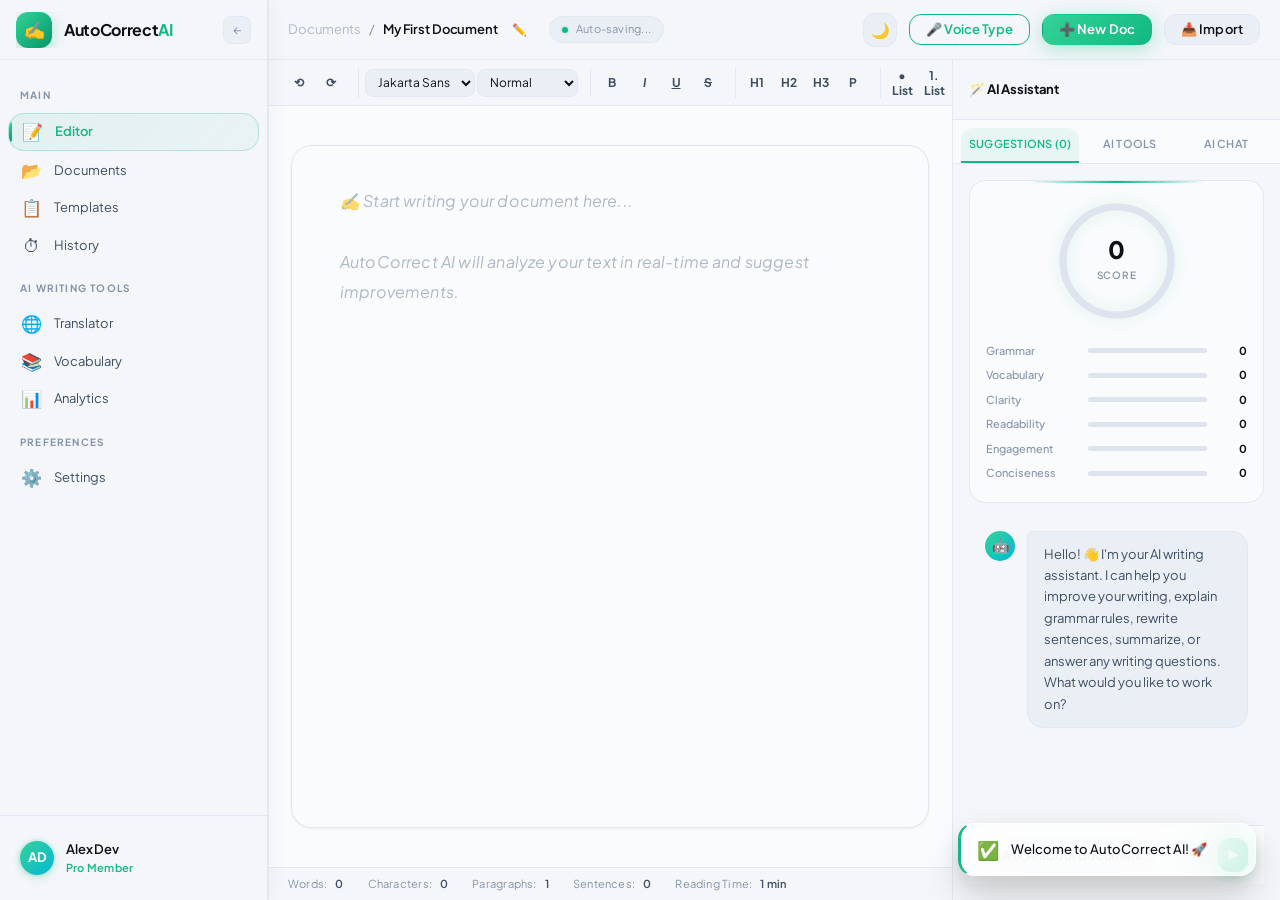
==== autocorrect-ai/editor.html @ edd3dde0 "feat: add editor dashboard and landing page structure with AI writing tools" ====
<!DOCTYPE html>
<html lang="en" data-theme="dark">
<head>
  <meta charset="UTF-8">
  <meta name="viewport" content="width=device-width, initial-scale=1.0">
  <meta name="description" content="AutoCorrect AI Editor Dashboard — Professional writing assistant with real-time grammar checks, style improvements, and tone adjustments.">
  <title>Editor Dashboard — AutoCorrect AI</title>
  <link rel="icon" type="image/svg+xml" href="favicon.svg">
  <link rel="stylesheet" href="css/variables.css">
  <link rel="stylesheet" href="css/base.css">
  <link rel="stylesheet" href="css/components.css">
  <link rel="stylesheet" href="css/editor.css">
</head>
<body>

  <!-- Toast Container -->
  <div id="toast-container"></div>

  <div class="app-shell">
    <!-- ==========================================
         Sidebar Navigation
         ========================================== -->
    <aside class="sidebar" id="main-sidebar">
      <div class="sidebar-header">
        <a href="index.html" class="sidebar-logo">
          <div class="sidebar-logo-icon">✍</div>
          <span class="sidebar-logo-text">AutoCorrect<span style="color:var(--primary)">AI</span></span>
        </a>
        <button class="sidebar-toggle" id="sidebar-toggle-btn" title="Toggle Sidebar">←</button>
      </div>

      <nav class="sidebar-nav">
        <div class="sidebar-section-label">Main</div>
        
        <a href="#" class="sidebar-nav-item active" data-view="editor">
          <span class="nav-item-icon">📝</span>
          <span class="nav-item-text">Editor</span>
        </a>
        
        <a href="#" class="sidebar-nav-item" data-view="documents">
          <span class="nav-item-icon">📂</span>
          <span class="nav-item-text">Documents</span>
        </a>

        <a href="#" class="sidebar-nav-item" data-view="templates">
          <span class="nav-item-icon">📋</span>
          <span class="nav-item-text">Templates</span>
        </a>

        <a href="#" class="sidebar-nav-item" data-view="history">
          <span class="nav-item-icon">⏱</span>
          <span class="nav-item-text">History</span>
        </a>

        <div class="sidebar-section-label">AI Writing Tools</div>

        <a href="#" class="sidebar-nav-item" data-view="translator">
          <span class="nav-item-icon">🌐</span>
          <span class="nav-item-text">Translator</span>
        </a>

        <a href="#" class="sidebar-nav-item" data-view="vocabulary">
          <span class="nav-item-icon">📚</span>
          <span class="nav-item-text">Vocabulary</span>
        </a>

        <a href="#" class="sidebar-nav-item" data-view="analytics">
          <span class="nav-item-icon">📊</span>
          <span class="nav-item-text">Analytics</span>
        </a>

        <div class="sidebar-section-label">Preferences</div>

        <a href="#" class="sidebar-nav-item" data-view="settings">
          <span class="nav-item-icon">⚙️</span>
          <span class="nav-item-text">Settings</span>
        </a>

      </nav>

      <div class="sidebar-footer">
        <div class="user-profile">
          <div class="user-avatar">AD</div>
          <div class="user-info">
            <div class="user-name">Alex Dev</div>
            <div class="user-plan">Pro Member</div>
          </div>
        </div>
      </div>
    </aside>

    <!-- ==========================================
         Main Content Area
         ========================================== -->
    <main class="main-content">
      
      <!-- Top Bar -->
      <header class="topbar">
        <div class="topbar-left">
          <button class="btn btn-secondary btn-icon-sm hide-desktop" id="mobile-menu-btn" title="Open Menu">☰</button>
          
          <div class="doc-breadcrumb">
            <span>Documents</span>
            <span>/</span>
            <span class="doc-name" id="doc-name" title="Click to rename">My First Document</span>
            <button class="btn btn-ghost btn-icon-sm" id="rename-doc-btn" title="Rename Document">✏️</button>
          </div>

          <div class="autosave-indicator" id="autosave-indicator">
            <span class="autosave-dot"></span>
            Auto-saving...
          </div>
        </div>

        <div class="topbar-right">
          <button class="theme-toggle" title="Toggle Theme">🌙</button>
          
          <!-- Voice Typing Trigger -->
          <button class="btn btn-outline btn-sm" id="voice-btn" title="Start voice dictation">
            🎤 Voice Type
          </button>

          <!-- Export Dropdown -->
          <div class="dropdown">
            <button class="btn btn-primary btn-sm" id="new-doc-btn">➕ New Doc</button>
          </div>

          <button class="btn btn-secondary btn-sm" onclick="document.getElementById('import-file').click()">
            📥 Import
          </button>
          <input type="file" id="import-file" style="display: none;" accept=".txt,.html,.md">
        </div>
      </header>

      <!-- VIEW: Editor Panel -->
      <div id="view-editor" class="view-panel editor-workspace">
        <div class="editor-main">
          
          <!-- Editing Toolbar -->
          <div class="editor-toolbar">
            <div class="toolbar-group">
              <button class="toolbar-btn" id="tb-undo" title="Undo (Ctrl+Z)">⟲</button>
              <button class="toolbar-btn" id="tb-redo" title="Redo (Ctrl+Y)">⟳</button>
            </div>

            <div class="toolbar-group">
              <select class="toolbar-select" id="tb-font-family" title="Font Family">
                <option value="var(--font-sans)">Jakarta Sans</option>
                <option value="Inter">Inter</option>
                <option value="Georgia">Georgia</option>
                <option value="Courier New">Monospace</option>
              </select>

              <select class="toolbar-select" id="tb-font-size" title="Font Size">
                <option value="3">Small</option>
                <option value="4" selected>Normal</option>
                <option value="5">Large</option>
                <option value="6">Extra Large</option>
              </select>
            </div>

            <div class="toolbar-group">
              <button class="toolbar-btn" id="tb-bold" title="Bold (Ctrl+B)"><b>B</b></button>
              <button class="toolbar-btn" id="tb-italic" title="Italic (Ctrl+I)"><i>I</i></button>
              <button class="toolbar-btn" id="tb-underline" title="Underline (Ctrl+U)"><u>U</u></button>
              <button class="toolbar-btn" id="tb-strike" title="Strikethrough"><s>S</s></button>
            </div>

            <div class="toolbar-group">
              <button class="toolbar-btn" id="tb-h1" title="Heading 1">H1</button>
              <button class="toolbar-btn" id="tb-h2" title="Heading 2">H2</button>
              <button class="toolbar-btn" id="tb-h3" title="Heading 3">H3</button>
              <button class="toolbar-btn" id="tb-p" title="Paragraph">P</button>
            </div>

            <div class="toolbar-group">
              <button class="toolbar-btn" id="tb-ul" title="Bullet List">• List</button>
              <button class="toolbar-btn" id="tb-ol" title="Numbered List">1. List</button>
              <button class="toolbar-btn" id="tb-quote" title="Blockquote">“</button>
            </div>

            <div class="toolbar-group">
              <button class="toolbar-btn" id="tb-left" title="Align Left">Align L</button>
              <button class="toolbar-btn" id="tb-center" title="Align Center">Align C</button>
              <button class="toolbar-btn" id="tb-right" title="Align Right">Align R</button>
            </div>

            <div class="toolbar-group">
              <button class="toolbar-btn" id="tb-link" title="Insert Link">🔗</button>
              <input type="color" id="tb-color" class="toolbar-btn" title="Text Color" style="padding:0;width:30px;height:30px;border:none;background:none;cursor:pointer">
              <button class="toolbar-btn" id="tb-clear" title="Clear Formatting">🧹</button>
            </div>
          </div>

          <!-- Paper Canvas -->
          <div class="editor-area">
            <div class="editor-paper">
              <div 
                class="editor-content" 
                id="editor-content" 
                contenteditable="true" 
                spellcheck="false"
              ></div>
            </div>
          </div>

          <!-- Word counts & stats -->
          <div class="editor-stats-bar">
            <div class="stat-item">Words: <span class="stat-value" id="stat-words">0</span></div>
            <div class="stat-item">Characters: <span class="stat-value" id="stat-chars">0</span></div>
            <div class="stat-item">Paragraphs: <span class="stat-value" id="stat-paragraphs">0</span></div>
            <div class="stat-item">Sentences: <span class="stat-value" id="stat-sentences">0</span></div>
            <div class="stat-item">Reading Time: <span class="stat-value" id="stat-reading">1 min</span></div>
          </div>
        </div>

        <!-- ==========================================
             Right Side Panel (AI Assistance)
             ========================================== -->
        <aside class="ai-panel" id="ai-panel">
          <div class="ai-panel-header">
            <span class="ai-panel-title">🪄 AI Assistant</span>
          </div>

          <!-- Tabs -->
          <div class="panel-tabs">
            <div class="panel-tab active" data-panel="suggestions">Suggestions (<span id="error-count">0</span>)</div>
            <div class="panel-tab" data-panel="rewrite">AI Tools</div>
            <div class="panel-tab" data-panel="chat">AI Chat</div>
          </div>

          <div class="panel-content">
            
            <!-- SECTION: Suggestions -->
            <div class="panel-section active" id="panel-suggestions">
              <!-- Score circular ring -->
              <div class="writing-score-card">
                <div class="score-ring">
                  <svg width="120" height="120">
                    <circle class="score-ring-track" cx="60" cy="60" r="54"></circle>
                    <circle class="score-ring-fill" id="score-ring-fill" cx="60" cy="60" r="54" style="stroke-dasharray: 339.292; stroke-dashoffset: 339.292;"></circle>
                  </svg>
                  <div class="score-ring-value">
                    <span class="score-ring-number" id="score-number">0</span>
                    <span class="score-ring-label">Score</span>
                  </div>
                </div>

                <div class="score-breakdown">
                  <div class="score-row">
                    <span class="score-row-label">Grammar</span>
                    <div class="progress-bar score-row-bar"><div class="progress-fill" id="score-grammar-bar" style="width:0%"></div></div>
                    <span class="score-row-value" id="score-grammar-num">0</span>
                  </div>
                  <div class="score-row">
                    <span class="score-row-label">Vocabulary</span>
                    <div class="progress-bar score-row-bar"><div class="progress-fill" id="score-vocabulary-bar" style="width:0%"></div></div>
                    <span class="score-row-value" id="score-vocabulary-num">0</span>
                  </div>
                  <div class="score-row">
                    <span class="score-row-label">Clarity</span>
                    <div class="progress-bar score-row-bar"><div class="progress-fill" id="score-clarity-bar" style="width:0%"></div></div>
                    <span class="score-row-value" id="score-clarity-num">0</span>
                  </div>
                  <div class="score-row">
                    <span class="score-row-label">Readability</span>
                    <div class="progress-bar score-row-bar"><div class="progress-fill" id="score-readability-bar" style="width:0%"></div></div>
                    <span class="score-row-value" id="score-readability-num">0</span>
                  </div>
                  <div class="score-row">
                    <span class="score-row-label">Engagement</span>
                    <div class="progress-bar score-row-bar"><div class="progress-fill" id="score-engagement-bar" style="width:0%"></div></div>
                    <span class="score-row-value" id="score-engagement-num">0</span>
                  </div>
                  <div class="score-row">
                    <span class="score-row-label">Conciseness</span>
                    <div class="progress-bar score-row-bar"><div class="progress-fill" id="score-conciseness-bar" style="width:0%"></div></div>
                    <span class="score-row-value" id="score-conciseness-num">0</span>
                  </div>
                </div>
              </div>

              <!-- corrections-list hidden — required by JS -->
              <div id="corrections-list" style="display:none"></div>
            </div>

            <!-- SECTION: AI Tools -->
            <div class="panel-section" id="panel-rewrite">
              <!-- Rewriter Card -->
              <div class="ai-tool-section">
                <div class="ai-tool-title">⚡ Tone Adjuster</div>
                <div class="tone-chips" style="margin-bottom:12px">
                  <span class="chip tone-chip active" data-tone="professional">Professional</span>
                  <span class="chip tone-chip" data-tone="academic">Academic</span>
                  <span class="chip tone-chip" data-tone="friendly">Friendly</span>
                  <span class="chip tone-chip" data-tone="formal">Formal</span>
                  <span class="chip tone-chip" data-tone="confident">Confident</span>
                  <span class="chip tone-chip" data-tone="simple">Simple</span>
                </div>
                <button class="btn btn-primary btn-block btn-sm" id="ai-rewrite-btn">Apply Tone Change</button>
              </div>

              <!-- Other options -->
              <div class="ai-tool-section" style="display:flex;flex-direction:column;gap:8px">
                <div class="ai-tool-title">🪄 Smart Assistant</div>
                <div style="display:grid;grid-template-columns:1fr 1fr;gap:8px">
                  <button class="btn btn-secondary btn-sm" id="ai-humanize-btn">Humanize</button>
                  <button class="btn btn-secondary btn-sm" id="ai-summarize-btn">Summarize</button>
                  <button class="btn btn-secondary btn-sm" id="ai-expand-btn">Expand</button>
                  <button class="btn btn-secondary btn-sm" id="ai-shorten-btn">Shorten</button>
                </div>
              </div>

              <!-- Rewrite Preview Area -->
              <div id="rewrite-preview"></div>

              <!-- Real-time Tone detected -->
              <div class="ai-tool-section">
                <div class="ai-tool-title">🎭 Detected Tone</div>
                <div style="display:flex;align-items:center;justify-content:space-between">
                  <span id="tone-primary" class="badge badge-green">Neutral</span>
                  <span id="tone-secondary" style="font-size:12px;color:var(--text-muted)"></span>
                </div>
              </div>

              <!-- AI Detection Card -->
              <div class="ai-tool-section">
                <div class="ai-tool-title">🤖 AI Content Check</div>
                <button class="btn btn-secondary btn-block btn-sm" id="detect-ai-btn">Analyze AI Probability</button>
                <div id="ai-detect-output" style="margin-top:8px"></div>
              </div>

              <!-- AI Content Generator Card -->
              <div class="ai-tool-section">
                <div class="ai-tool-title">✍️ AI Content Generator</div>
                <div style="display:flex;flex-direction:column;gap:8px">
                  <select class="form-select" id="generate-type" style="width:100%">
                    <option value="blog">Blog Post</option>
                    <option value="linkedin">LinkedIn Post</option>
                    <option value="email">Professional Email</option>
                    <option value="essay">Academic Essay</option>
                  </select>
                  <input type="text" class="form-input" id="generate-topic" placeholder="Enter topic or prompt..." style="width:100%">
                  <button class="btn btn-primary btn-block btn-sm" id="generate-btn">Generate Content</button>
                </div>
              </div>
            </div>

            <!-- SECTION: AI Chat Panel -->
            <div class="panel-section" id="panel-chat" style="height:480px;display:flex;flex-direction:column">
              <div class="ai-chat" style="flex:1;display:flex;flex-direction:column;overflow:hidden">
                <div class="chat-messages" id="chat-messages" style="flex:1;overflow-y:auto"></div>
                <div class="chat-input-area">
                  <input type="text" class="chat-input" id="chat-input" placeholder="Ask AI about document...">
                  <button class="btn btn-primary btn-sm btn-icon" id="chat-send">▶</button>
                </div>
              </div>
            </div>

          </div>
        </aside>
      </div>

      <!-- VIEW: Documents Panel -->
      <div id="view-documents" class="view-panel hidden container" style="padding-top:24px">
        <h2 style="margin-bottom:20px">Your Documents</h2>
        <div class="document-list" id="doc-list">
          <p class="text-center text-muted">Loading your files...</p>
        </div>
      </div>

      <!-- VIEW: Templates Panel -->
      <div id="view-templates" class="view-panel hidden container" style="padding-top:24px">
        <h2 style="margin-bottom:12px">Document Templates</h2>
        <p class="text-secondary" style="margin-bottom:24px">Kickstart your writing with one of our AI-optimized layouts.</p>
        
        <div class="templates-grid">
          <div class="template-card" data-template="email_professional">
            <div class="template-icon">📧</div>
            <div class="template-name">Professional Email</div>
            <div class="template-desc">Standard business email template.</div>
          </div>
          <div class="template-card" data-template="email_followup">
            <div class="template-icon">🔄</div>
            <div class="template-name">Follow-up Email</div>
            <div class="template-desc">Polite follow-up for replies.</div>
          </div>
          <div class="template-card" data-template="blog_intro">
            <div class="template-icon">✍️</div>
            <div class="template-name">Blog Introduction</div>
            <div class="template-desc">Catchy hook and intro template.</div>
          </div>
          <div class="template-card" data-template="cover_letter">
            <div class="template-icon">📄</div>
            <div class="template-name">Cover Letter</div>
            <div class="template-desc">Professional application letter.</div>
          </div>
          <div class="template-card" data-template="resume_summary">
            <div class="template-icon">👤</div>
            <div class="template-name">Resume Summary</div>
            <div class="template-desc">ATS-optimized bio & summary.</div>
          </div>
          <div class="template-card" data-template="linkedin_post">
            <div class="template-icon">💼</div>
            <div class="template-name">LinkedIn Post</div>
            <div class="template-desc">High-engagement professional post.</div>
          </div>
          <div class="template-card" data-template="product_description">
            <div class="template-icon">🛍️</div>
            <div class="template-name">Product Description</div>
            <div class="template-desc">Compelling sales copy details.</div>
          </div>
          <div class="template-card" data-template="essay_intro">
            <div class="template-icon">📚</div>
            <div class="template-name">Essay Introduction</div>
            <div class="template-desc">APA/MLA thesis statement format.</div>
          </div>
        </div>
      </div>

      <!-- VIEW: History Audit Log -->
      <div id="view-history" class="view-panel hidden container" style="padding-top:24px">
        <h2 style="margin-bottom:20px">Correction History</h2>
        <div class="document-list" id="history-list">
          <p class="text-center text-muted">No history found.</p>
        </div>
      </div>

      <!-- VIEW: Translator Dashboard -->
      <div id="view-translator" class="view-panel hidden container" style="padding-top:24px">
        <h2 style="margin-bottom:12px">Language Translator</h2>
        <p class="text-secondary" style="margin-bottom:20px">Translate the editor's text to a target language with auto-grammar correction.</p>
        
        <div class="card" style="max-width:500px;margin:0 auto;display:flex;flex-direction:column;gap:12px">
          <div class="form-group">
            <label class="form-label" for="translate-lang">Translate To</label>
            <select class="form-select" id="translate-lang">
              <option value="es" selected>Spanish (Español)</option>
              <option value="fr">French (Français)</option>
              <option value="de">German (Deutsch)</option>
              <option value="it">Italian (Italiano)</option>
              <option value="pt">Portuguese (Português)</option>
              <option value="ja">Japanese (日本語)</option>
              <option value="zh">Chinese (中文)</option>
              <option value="hi">Hindi (हिंदी)</option>
              <option value="ar">Arabic (العربية)</option>
            </select>
          </div>
          <button class="btn btn-primary" id="translate-btn">Translate Editor Text</button>
          <div id="translate-output"></div>
        </div>
      </div>

      <!-- VIEW: Vocabulary Panel -->
      <div id="view-vocabulary" class="view-panel hidden container" style="padding-top:24px">
        <h2 style="margin-bottom:8px">Vocabulary Enhancer</h2>
        <p class="text-secondary" style="margin-bottom:24px">Click a suggested replacement to apply it instantly to your document.</p>
        
        <div class="card" style="max-width:600px;margin:0 auto">
          <div style="font-weight:700;font-size:13px;color:var(--text-muted);text-transform:uppercase;margin-bottom:12px">Suggestions in your text</div>
          <div style="display:flex;flex-direction:column;gap:10px" id="vocab-suggestions">
            <p class="text-muted" style="font-size:13px;text-align:center;padding:12px">Write more words in the editor to see vocabulary suggestions...</p>
          </div>
        </div>
      </div>

      <!-- VIEW: Analytics Panel -->
      <div id="view-analytics" class="view-panel hidden container" style="padding-top:24px">
        <h2 style="margin-bottom:20px">Writing Analytics</h2>
        
        <div class="analytics-grid" style="margin-bottom:24px">
          <div class="analytics-metric-card">
            <div class="analytics-metric-value" id="analytics-words">0</div>
            <div class="analytics-metric-label">Words Checked</div>
            <div class="analytics-metric-change change-up">↑ 12% this week</div>
          </div>
          <div class="analytics-metric-card">
            <div class="analytics-metric-value" id="analytics-fixed">0</div>
            <div class="analytics-metric-label">Mistakes Fixed</div>
            <div class="analytics-metric-change change-up">↑ 4% this week</div>
          </div>
          <div class="analytics-metric-card">
            <div class="analytics-metric-value" id="analytics-score">0</div>
            <div class="analytics-metric-label">Average Score</div>
            <div class="analytics-metric-change change-up">↑ 2.1 pts vs last month</div>
          </div>
          <div class="analytics-metric-card">
            <div class="analytics-metric-value" id="analytics-sessions">0</div>
            <div class="analytics-metric-label">Total Sessions</div>
            <div class="analytics-metric-change change-up">Active status</div>
          </div>
        </div>

        <div style="display:grid;grid-template-columns:1fr 1fr;gap:24px">
          <div class="analytics-chart-card">
            <div style="font-weight:700;font-size:14px;margin-bottom:12px">WEEKLY OUTPUT (WORDS)</div>
            <canvas id="weekly-chart" class="chart-canvas"></canvas>
          </div>
          <div class="analytics-chart-card">
            <div style="font-weight:700;font-size:14px;margin-bottom:12px">SCORE TREND (30 DAYS)</div>
            <canvas id="score-chart" class="chart-canvas"></canvas>
          </div>
        </div>

        <div class="analytics-chart-card" style="margin-top:24px">
          <div style="font-weight:700;font-size:14px;margin-bottom:12px">MISTAKES BY CATEGORY</div>
          <canvas id="errors-chart" class="chart-canvas"></canvas>
        </div>
      </div>

      <!-- VIEW: Settings Panel -->
      <div id="view-settings" class="view-panel hidden container" style="padding-top:24px">
        <h2 style="margin-bottom:20px">Application Settings</h2>
        
        <div class="settings-container" style="max-width:600px;margin:0 auto">
          <div class="settings-section">
            <div class="settings-section-title">✍ Editor Preferences</div>
            
            <div class="settings-row">
              <div class="settings-row-info">
                <div class="settings-row-label">Default Font Size</div>
                <div class="settings-row-desc">Adjust the main text editor font sizing.</div>
              </div>
              <select class="form-select" id="setting-font-size" style="width:120px">
                <option value="14">14px</option>
                <option value="16" selected>16px</option>
                <option value="18">18px</option>
                <option value="20">20px</option>
              </select>
            </div>

            <div class="settings-row">
              <div class="settings-row-info">
                <div class="settings-row-label">Font Family</div>
                <div class="settings-row-desc">Choose your preferred writing typeface.</div>
              </div>
              <select class="form-select" id="setting-font-family" style="width:160px">
                <option value="var(--font-sans)">Plus Jakarta Sans</option>
                <option value="Inter">Inter</option>
                <option value="Georgia">Georgia (Serif)</option>
                <option value="Courier New">Monospace</option>
              </select>
            </div>

            <div class="settings-row">
              <div class="settings-row-info">
                <div class="settings-row-label">Line Spacing</div>
                <div class="settings-row-desc">Configure line-height index: <span id="lh-value" style="font-weight:700">1.8</span></div>
              </div>
              <input type="range" class="range-slider" id="setting-line-height" min="1.4" max="2.4" step="0.1" value="1.8" style="width:120px">
            </div>
          </div>

          <div class="settings-section">
            <div class="settings-section-title">🔍 AI Correction Controls</div>
            
            <div class="settings-row">
              <div class="settings-row-info">
                <div class="settings-row-label">Real-time Spell Checker</div>
                <div class="settings-row-desc">Underline mistakes as you write.</div>
              </div>
              <label class="toggle">
                <input type="checkbox" id="setting-spell-check" checked>
                <div class="toggle-track"></div>
              </label>
            </div>

            <div class="settings-row">
              <div class="settings-row-info">
                <div class="settings-row-label">Autocorrect on Space</div>
                <div class="settings-row-desc">Automatically correct misspelled words when you press spacebar.</div>
              </div>
              <label class="toggle">
                <input type="checkbox" id="setting-auto-correct" checked>
                <div class="toggle-track"></div>
              </label>
            </div>

            <div class="settings-row">
              <div class="settings-row-info">
                <div class="settings-row-label">Grammar Validation</div>
                <div class="settings-row-desc">Validate prepositions, verbs, syntax rules.</div>
              </div>
              <label class="toggle">
                <input type="checkbox" id="setting-grammar-check" checked>
                <div class="toggle-track"></div>
              </label>
            </div>

            <div class="settings-row">
              <div class="settings-row-info">
                <div class="settings-row-label">Style Suggestions</div>
                <div class="settings-row-desc">Detect weak words, passive voice, readability.</div>
              </div>
              <label class="toggle">
                <input type="checkbox" id="setting-style-check" checked>
                <div class="toggle-track"></div>
              </label>
            </div>

            <div class="settings-row">
              <div class="settings-row-info">
                <div class="settings-row-label">Autosave Document</div>
                <div class="settings-row-desc">Automatically save drafts to browser storage every 5 seconds.</div>
              </div>
              <label class="toggle">
                <input type="checkbox" id="setting-auto-save" checked>
                <div class="toggle-track"></div>
              </label>
            </div>
          </div>
        </div>
      </div>

    </main>
  </div>

  <!-- Hidden TTS + Export controls (required by JS bindings) -->
  <div style="display:none">
    <select id="tts-voice-select"></select>
    <input type="range" id="tts-rate" min="0.5" max="2" step="0.1" value="1">
    <input type="range" id="tts-pitch" min="0.5" max="2" step="0.1" value="1">
    <button id="tts-btn"></button>
    <button id="tts-stop"></button>
    <div id="export-txt"></div>
    <div id="export-md"></div>
    <div id="export-html"></div>
    <button id="export-copy"></button>
  </div>
  <script src="js/themes.js"></script>
  <script src="js/storage.js"></script>
  <script src="js/spellcheck.js"></script>
  <script src="js/grammar.js"></script>
  <script src="js/ai-assistant.js"></script>
  <script src="js/analytics.js"></script>
  <script src="js/tts.js"></script>
  <script src="js/editor.js"></script>
</body>
</html>
---- autocorrect-ai/css/variables.css ----
/* ============================================
   AutoCorrect AI — Design Tokens (Enhanced)
   ============================================ */

@import url('https://fonts.googleapis.com/css2?family=Plus+Jakarta+Sans:ital,wght@0,300;0,400;0,500;0,600;0,700;0,800;1,400;1,600&family=Inter:wght@300;400;500;600;700&family=JetBrains+Mono:wght@400;500&display=swap');

:root {
  /* Brand Colors — more vivid, warmer green */
  --primary:          #10B981;
  --primary-dark:     #059669;
  --primary-darker:   #047857;
  --primary-light:    #34D399;
  --primary-lighter:  #6EE7B7;
  --primary-glow:     rgba(16, 185, 129, 0.30);
  --primary-subtle:   rgba(16, 185, 129, 0.08);
  --primary-border:   rgba(16, 185, 129, 0.25);

  /* Accent Palette */
  --accent-purple:    #8B5CF6;
  --accent-purple-light: #A78BFA;
  --accent-blue:      #3B82F6;
  --accent-blue-light: #60A5FA;
  --accent-cyan:      #06B6D4;
  --accent-orange:    #F97316;
  --accent-yellow:    #EAB308;
  --accent-red:       #EF4444;
  --accent-pink:      #EC4899;

  /* Light Mode Surfaces — subtle warm tint */
  --surface-bg:       #FAFBFC;
  --surface-1:        #F4F6F9;
  --surface-2:        #EAEFF5;
  --surface-3:        #DDE4EE;
  --surface-4:        #C8D3E2;
  --surface-overlay:  rgba(250, 251, 252, 0.92);

  /* Light Mode Text */
  --text-primary:     #0D1117;
  --text-secondary:   #3D4E63;
  --text-muted:       #8594A8;
  --text-inverse:     #FFFFFF;

  /* Light Mode Borders */
  --border:           #E1E8F2;
  --border-strong:    #C5D0DF;
  --border-focus:     var(--primary);

  /* Shadows — richer layering */
  --shadow-xs:        0 1px 2px rgba(0,0,0,0.04);
  --shadow-sm:        0 1px 4px rgba(0,0,0,0.07), 0 1px 2px rgba(0,0,0,0.05);
  --shadow-md:        0 4px 12px rgba(0,0,0,0.08), 0 2px 4px rgba(0,0,0,0.06);
  --shadow-lg:        0 12px 24px rgba(0,0,0,0.10), 0 4px 8px rgba(0,0,0,0.06);
  --shadow-xl:        0 24px 40px rgba(0,0,0,0.12), 0 8px 16px rgba(0,0,0,0.06);
  --shadow-2xl:       0 40px 64px rgba(0,0,0,0.16), 0 12px 24px rgba(0,0,0,0.08);
  --shadow-green:     0 8px 30px rgba(16, 185, 129, 0.28);
  --shadow-green-lg:  0 20px 60px rgba(16, 185, 129, 0.38);
  --shadow-inset:     inset 0 1px 3px rgba(0,0,0,0.06);

  /* Glass */
  --glass-bg:         rgba(255, 255, 255, 0.75);
  --glass-border:     rgba(255, 255, 255, 0.65);
  --glass-blur:       blur(24px);
  --glass-shadow:     0 8px 32px rgba(0,0,0,0.08);

  /* Typography */
  --font-sans:        'Plus Jakarta Sans', 'Inter', -apple-system, BlinkMacSystemFont, sans-serif;
  --font-mono:        'JetBrains Mono', 'Fira Code', 'Cascadia Code', monospace;

  --text-xs:          0.75rem;
  --text-sm:          0.8125rem;
  --text-base:        1rem;
  --text-lg:          1.125rem;
  --text-xl:          1.25rem;
  --text-2xl:         1.5rem;
  --text-3xl:         1.875rem;
  --text-4xl:         2.25rem;
  --text-5xl:         3rem;
  --text-6xl:         3.75rem;
  --text-7xl:         4.5rem;

  --font-normal:      400;
  --font-medium:      500;
  --font-semibold:    600;
  --font-bold:        700;
  --font-extrabold:   800;

  --leading-tight:    1.25;
  --leading-snug:     1.375;
  --leading-normal:   1.5;
  --leading-relaxed:  1.65;
  --leading-loose:    2;

  /* Spacing */
  --space-1:   0.25rem;
  --space-2:   0.5rem;
  --space-3:   0.75rem;
  --space-4:   1rem;
  --space-5:   1.25rem;
  --space-6:   1.5rem;
  --space-8:   2rem;
  --space-10:  2.5rem;
  --space-12:  3rem;
  --space-16:  4rem;
  --space-20:  5rem;
  --space-24:  6rem;
  --space-32:  8rem;

  /* Border Radius */
  --radius-sm:    0.375rem;
  --radius-md:    0.5rem;
  --radius-lg:    0.75rem;
  --radius-xl:    1rem;
  --radius-2xl:   1.25rem;
  --radius-3xl:   1.75rem;
  --radius-full:  9999px;

  /* Transitions */
  --transition-fast:   all 0.15s cubic-bezier(0.4, 0, 0.2, 1);
  --transition-base:   all 0.22s cubic-bezier(0.4, 0, 0.2, 1);
  --transition-slow:   all 0.35s cubic-bezier(0.4, 0, 0.2, 1);
  --transition-spring: all 0.4s cubic-bezier(0.34, 1.56, 0.64, 1);

  /* Z-index */
  --z-base:     1;
  --z-dropdown: 100;
  --z-sticky:   200;
  --z-overlay:  300;
  --z-modal:    400;
  --z-toast:    500;

  /* Layout */
  --sidebar-width:       268px;
  --sidebar-collapsed:   72px;
  --header-height:       60px;
  --panel-width:         328px;
  --max-content-width:   1280px;
}

/* Dark Mode — premium deep navy, not pitch black */
[data-theme="dark"] {
  --surface-bg:       #080D18;
  --surface-1:        #0E1525;
  --surface-2:        #162035;
  --surface-3:        #1E2C45;
  --surface-4:        #2C3D5A;
  --surface-overlay:  rgba(8, 13, 24, 0.92);

  --text-primary:     #EDF2FF;
  --text-secondary:   #A8B8D0;
  --text-muted:       #546880;
  --text-inverse:     #0E1525;

  --border:           #1E2C45;
  --border-strong:    #2C3D5A;

  --shadow-xs:        0 1px 2px rgba(0,0,0,0.4);
  --shadow-sm:        0 1px 4px rgba(0,0,0,0.5), 0 1px 2px rgba(0,0,0,0.4);
  --shadow-md:        0 4px 12px rgba(0,0,0,0.5), 0 2px 4px rgba(0,0,0,0.4);
  --shadow-lg:        0 12px 24px rgba(0,0,0,0.55), 0 4px 8px rgba(0,0,0,0.4);
  --shadow-xl:        0 24px 40px rgba(0,0,0,0.6), 0 8px 16px rgba(0,0,0,0.4);
  --shadow-2xl:       0 40px 64px rgba(0,0,0,0.7), 0 12px 24px rgba(0,0,0,0.5);
  --shadow-inset:     inset 0 1px 3px rgba(0,0,0,0.3);

  --glass-bg:         rgba(14, 21, 37, 0.82);
  --glass-border:     rgba(255, 255, 255, 0.07);
  --glass-shadow:     0 8px 32px rgba(0,0,0,0.4);

  --primary-subtle:   rgba(16, 185, 129, 0.10);
  --primary-border:   rgba(16, 185, 129, 0.20);
}
---- autocorrect-ai/css/base.css ----
/* ============================================
   AutoCorrect AI — Base & Reset Styles
   ============================================ */

/* Google Fonts imported in variables.css */

*, *::before, *::after {
  box-sizing: border-box;
  margin: 0;
  padding: 0;
}

html {
  font-size: 16px;
  scroll-behavior: smooth;
  -webkit-text-size-adjust: 100%;
}

body {
  font-family: var(--font-sans);
  font-size: var(--text-base);
  font-weight: var(--font-normal);
  line-height: var(--leading-normal);
  color: var(--text-primary);
  background-color: var(--surface-bg);
  transition: background-color 0.3s ease, color 0.3s ease;
  overflow-x: hidden;
  -webkit-font-smoothing: antialiased;
  -moz-osx-font-smoothing: grayscale;
  text-rendering: optimizeLegibility;
  font-feature-settings: 'kern' 1, 'liga' 1;
}

/* Scrollbar — slim premium style */
::-webkit-scrollbar { width: 5px; height: 5px; }
::-webkit-scrollbar-track { background: transparent; }
::-webkit-scrollbar-thumb {
  background: var(--surface-4);
  border-radius: var(--radius-full);
  transition: background 0.2s ease;
}
::-webkit-scrollbar-thumb:hover { background: var(--text-muted); }
::-webkit-scrollbar-corner { background: transparent; }

/* Selection */
::selection {
  background: rgba(16, 185, 129, 0.18);
  color: var(--primary-darker);
}

[data-theme="dark"] ::selection {
  background: rgba(16, 185, 129, 0.25);
  color: var(--primary-lighter);
}

/* Links */
a {
  color: inherit;
  text-decoration: none;
  transition: var(--transition-fast);
}

/* Buttons reset */
button {
  font-family: inherit;
  cursor: pointer;
  border: none;
  outline: none;
  background: none;
  transition: var(--transition-base);
}

/* Input reset */
input, textarea, select {
  font-family: inherit;
  outline: none;
  border: none;
}

/* Image */
img { display: block; max-width: 100%; }

/* List */
ul, ol { list-style: none; }

/* ============================================
   Utility Classes
   ============================================ */

.container {
  max-width: var(--max-content-width);
  margin: 0 auto;
  padding: 0 var(--space-6);
}

.flex { display: flex; }
.flex-col { display: flex; flex-direction: column; }
.items-center { align-items: center; }
.items-start { align-items: flex-start; }
.justify-center { justify-content: center; }
.justify-between { justify-content: space-between; }
.justify-end { justify-content: flex-end; }
.gap-1 { gap: var(--space-1); }
.gap-2 { gap: var(--space-2); }
.gap-3 { gap: var(--space-3); }
.gap-4 { gap: var(--space-4); }
.gap-6 { gap: var(--space-6); }
.gap-8 { gap: var(--space-8); }

.text-center { text-align: center; }
.text-left { text-align: left; }
.text-right { text-align: right; }

.text-primary-color { color: var(--primary); }
.text-muted { color: var(--text-muted); }
.text-secondary { color: var(--text-secondary); }

.font-medium { font-weight: var(--font-medium); }
.font-semibold { font-weight: var(--font-semibold); }
.font-bold { font-weight: var(--font-bold); }

.w-full { width: 100%; }
.h-full { height: 100%; }
.flex-1 { flex: 1; }

.hidden { display: none !important; }
.sr-only {
  position: absolute; width: 1px; height: 1px;
  padding: 0; margin: -1px; overflow: hidden;
  clip: rect(0,0,0,0); white-space: nowrap; border: 0;
}

.relative { position: relative; }
.absolute { position: absolute; }
.fixed { position: fixed; }
.sticky { position: sticky; }

.overflow-hidden { overflow: hidden; }
.overflow-auto { overflow: auto; }

.pointer { cursor: pointer; }
.select-none { user-select: none; }

/* Gradient text */
.gradient-text {
  background: linear-gradient(135deg, var(--primary-light) 0%, var(--primary) 40%, var(--accent-cyan) 100%);
  -webkit-background-clip: text;
  -webkit-text-fill-color: transparent;
  background-clip: text;
}

.gradient-text-warm {
  background: linear-gradient(135deg, var(--primary-lighter) 0%, var(--primary-light) 50%, var(--accent-blue) 100%);
  -webkit-background-clip: text;
  -webkit-text-fill-color: transparent;
  background-clip: text;
}

/* ============================================
   Animations (Global Keyframes)
   ============================================ */

@keyframes fadeIn {
  from { opacity: 0; }
  to   { opacity: 1; }
}

@keyframes fadeInUp {
  from { opacity: 0; transform: translateY(30px); }
  to   { opacity: 1; transform: translateY(0); }
}

@keyframes fadeInDown {
  from { opacity: 0; transform: translateY(-20px); }
  to   { opacity: 1; transform: translateY(0); }
}

@keyframes fadeInLeft {
  from { opacity: 0; transform: translateX(-30px); }
  to   { opacity: 1; transform: translateX(0); }
}

@keyframes fadeInRight {
  from { opacity: 0; transform: translateX(30px); }
  to   { opacity: 1; transform: translateX(0); }
}

@keyframes scaleIn {
  from { opacity: 0; transform: scale(0.9); }
  to   { opacity: 1; transform: scale(1); }
}

@keyframes slideInRight {
  from { transform: translateX(100%); opacity: 0; }
  to   { transform: translateX(0); opacity: 1; }
}

@keyframes slideInLeft {
  from { transform: translateX(-100%); opacity: 0; }
  to   { transform: translateX(0); opacity: 1; }
}

@keyframes bounceIn {
  0%   { transform: scale(0.3); opacity: 0; }
  50%  { transform: scale(1.05); }
  70%  { transform: scale(0.9); }
  100% { transform: scale(1); opacity: 1; }
}

@keyframes pulse {
  0%, 100% { opacity: 1; }
  50%       { opacity: 0.5; }
}

@keyframes pulseSlow {
  0%, 100% { transform: scale(1); opacity: 0.7; }
  50%       { transform: scale(1.05); opacity: 1; }
}

@keyframes spin {
  from { transform: rotate(0deg); }
  to   { transform: rotate(360deg); }
}

@keyframes shimmer {
  0%   { background-position: -200% center; }
  100% { background-position: 200% center; }
}

@keyframes float {
  0%, 100% { transform: translateY(0px); }
  50%       { transform: translateY(-10px); }
}

@keyframes float2 {
  0%, 100% { transform: translateY(-5px) rotate(2deg); }
  50%       { transform: translateY(5px) rotate(-2deg); }
}

@keyframes typewriter {
  from { width: 0; }
  to   { width: 100%; }
}

@keyframes blink {
  0%, 100% { border-color: var(--primary); }
  50%       { border-color: transparent; }
}

@keyframes marquee {
  from { transform: translateX(0); }
  to   { transform: translateX(-50%); }
}

@keyframes glow {
  0%, 100% { box-shadow: 0 0 20px var(--primary-glow); }
  50%       { box-shadow: 0 0 40px var(--primary-glow), 0 0 80px var(--primary-glow); }
}

@keyframes slideUp {
  from { transform: translateY(10px); opacity: 0; }
  to   { transform: translateY(0); opacity: 1; }
}

@keyframes wiggle {
  0%, 100% { transform: rotate(0); }
  25%       { transform: rotate(-3deg); }
  75%       { transform: rotate(3deg); }
}

@keyframes progressFill {
  from { width: 0; }
  to   { width: var(--progress-width, 100%); }
}

@keyframes countUp {
  from { opacity: 0; transform: translateY(20px); }
  to   { opacity: 1; transform: translateY(0); }
}

@keyframes ripple {
  to { transform: scale(4); opacity: 0; }
}

@keyframes gradientShift {
  0%   { background-position: 0% 50%; }
  50%  { background-position: 100% 50%; }
  100% { background-position: 0% 50%; }
}

/* Animate on scroll classes */
.animate-on-scroll {
  opacity: 0;
  transform: translateY(30px);
  transition: opacity 0.6s ease, transform 0.6s ease;
}

.animate-on-scroll.visible {
  opacity: 1;
  transform: translateY(0);
}

.animate-on-scroll.delay-1 { transition-delay: 0.1s; }
.animate-on-scroll.delay-2 { transition-delay: 0.2s; }
.animate-on-scroll.delay-3 { transition-delay: 0.3s; }
.animate-on-scroll.delay-4 { transition-delay: 0.4s; }
.animate-on-scroll.delay-5 { transition-delay: 0.5s; }
.animate-on-scroll.delay-6 { transition-delay: 0.6s; }

/* ============================================
   Toast Notifications
   ============================================ */
#toast-container {
  position: fixed;
  bottom: var(--space-6);
  right: var(--space-6);
  z-index: var(--z-toast);
  display: flex;
  flex-direction: column;
  gap: var(--space-3);
  pointer-events: none;
}

.toast {
  display: flex;
  align-items: center;
  gap: var(--space-3);
  padding: var(--space-3) var(--space-4);
  background: var(--glass-bg);
  backdrop-filter: var(--glass-blur);
  border: 1px solid var(--glass-border);
  border-left: 3px solid var(--primary);
  border-radius: var(--radius-xl);
  box-shadow: var(--shadow-xl), var(--glass-shadow);
  font-size: var(--text-sm);
  font-weight: var(--font-medium);
  color: var(--text-primary);
  pointer-events: all;
  animation: slideInRight 0.35s cubic-bezier(0.34, 1.56, 0.64, 1) forwards;
  min-width: 280px;
  max-width: 420px;
}

.toast.toast-success { border-left-color: var(--primary); }
.toast.toast-error   { border-left-color: var(--accent-red); }
.toast.toast-warning { border-left-color: var(--accent-yellow); }
.toast.toast-info    { border-left-color: var(--accent-blue); }

.toast-icon { font-size: 18px; flex-shrink: 0; }
.toast-message { flex: 1; line-height: 1.5; }
.toast-close {
  flex-shrink: 0;
  opacity: 0;
  font-size: 14px;
  cursor: pointer;
  padding: 2px 4px;
  border-radius: var(--radius-sm);
  transition: var(--transition-fast);
  color: var(--text-muted);
}
.toast:hover .toast-close { opacity: 1; }
.toast-close:hover {
  opacity: 1;
  background: var(--surface-3);
  color: var(--text-primary);
}

.toast.fade-out {
  animation: slideInRight 0.25s ease reverse forwards;
}

/* ============================================
   Modal Base
   ============================================ */
.modal-overlay {
  position: fixed;
  inset: 0;
  background: rgba(0,0,0,0.6);
  backdrop-filter: blur(8px);
  z-index: var(--z-modal);
  display: flex;
  align-items: center;
  justify-content: center;
  padding: var(--space-4);
  animation: fadeIn 0.2s ease;
}

.modal {
  background: var(--surface-2);
  border: 1px solid var(--border);
  border-radius: var(--radius-2xl);
  box-shadow: var(--shadow-2xl);
  padding: var(--space-8);
  width: 100%;
  max-width: 560px;
  max-height: 90vh;
  overflow-y: auto;
  animation: scaleIn 0.25s cubic-bezier(0.34, 1.56, 0.64, 1);
}

/* ============================================
   Badge
   ============================================ */
.badge {
  display: inline-flex;
  align-items: center;
  gap: var(--space-1);
  padding: var(--space-1) var(--space-3);
  border-radius: var(--radius-full);
  font-size: var(--text-xs);
  font-weight: var(--font-semibold);
  letter-spacing: 0.02em;
  text-transform: uppercase;
}

.badge-green  { background: var(--primary-subtle); color: var(--primary); }
.badge-blue   { background: rgba(59,130,246,0.1); color: var(--accent-blue); }
.badge-purple { background: rgba(139,92,246,0.1); color: var(--accent-purple); }
.badge-red    { background: rgba(239,68,68,0.1);  color: var(--accent-red); }
.badge-yellow { background: rgba(234,179,8,0.1);  color: var(--accent-yellow); }

/* ============================================
   Loading Spinner
   ============================================ */
.spinner {
  width: 20px; height: 20px;
  border: 2px solid var(--surface-3);
  border-top-color: var(--primary);
  border-radius: 50%;
  animation: spin 0.7s linear infinite;
  flex-shrink: 0;
}

.spinner-lg {
  width: 36px; height: 36px;
  border-width: 3px;
}

/* ============================================
   Tooltip
   ============================================ */
[data-tooltip] {
  position: relative;
}

[data-tooltip]::after {
  content: attr(data-tooltip);
  position: absolute;
  bottom: calc(100% + 8px);
  left: 50%;
  transform: translateX(-50%);
  background: var(--text-primary);
  color: var(--text-inverse);
  padding: var(--space-1) var(--space-3);
  border-radius: var(--radius-md);
  font-size: var(--text-xs);
  font-weight: var(--font-medium);
  white-space: nowrap;
  pointer-events: none;
  opacity: 0;
  transition: opacity 0.2s ease;
  z-index: var(--z-dropdown);
}

[data-tooltip]:hover::after { opacity: 1; }

/* ============================================
   Progress Bar
   ============================================ */
.progress-bar {
  height: 6px;
  background: var(--surface-3);
  border-radius: var(--radius-full);
  overflow: hidden;
}

.progress-fill {
  height: 100%;
  border-radius: var(--radius-full);
  background: linear-gradient(90deg, var(--primary), var(--primary-light));
  transition: width 0.8s cubic-bezier(0.4, 0, 0.2, 1);
}

/* ============================================
   Skeleton Loader
   ============================================ */
.skeleton {
  background: linear-gradient(
    90deg,
    var(--surface-2) 25%,
    var(--surface-3) 50%,
    var(--surface-2) 75%
  );
  background-size: 200% 100%;
  animation: shimmer 1.5s infinite;
  border-radius: var(--radius-md);
}

/* Responsive */
@media (max-width: 768px) {
  .container { padding: 0 var(--space-4); }
  .hide-mobile { display: none !important; }
}

@media (min-width: 769px) {
  .hide-desktop { display: none !important; }
}
---- autocorrect-ai/css/components.css ----
/* ============================================
   AutoCorrect AI — Reusable Components (Premium)
   ============================================ */

/* ============================================
   Buttons — Polished with micro-animations
   ============================================ */

.btn {
  display: inline-flex;
  align-items: center;
  justify-content: center;
  gap: var(--space-2);
  padding: var(--space-3) var(--space-5);
  border-radius: var(--radius-lg);
  font-size: var(--text-sm);
  font-weight: var(--font-semibold);
  line-height: 1;
  cursor: pointer;
  border: none;
  outline: none;
  transition: var(--transition-base);
  position: relative;
  overflow: hidden;
  white-space: nowrap;
  user-select: none;
  text-decoration: none;
  letter-spacing: 0.01em;
}

/* Sheen effect on hover */
.btn::before {
  content: '';
  position: absolute;
  top: 0;
  left: -100%;
  width: 60%;
  height: 100%;
  background: linear-gradient(
    90deg,
    transparent,
    rgba(255, 255, 255, 0.15),
    transparent
  );
  transform: skewX(-20deg);
  transition: left 0.5s ease;
  pointer-events: none;
}

.btn:hover::before {
  left: 150%;
}

/* Ripple effect */
.btn-ripple {
  position: absolute;
  border-radius: 50%;
  background: rgba(255,255,255,0.35);
  transform: scale(0);
  animation: ripple 0.55s linear;
  pointer-events: none;
}

/* Primary Button */
.btn-primary {
  background: linear-gradient(135deg, var(--primary-light) 0%, var(--primary) 50%, var(--primary-dark) 100%);
  background-size: 200% 200%;
  color: #ffffff;
  box-shadow: 0 4px 18px var(--primary-glow);
  border: 1px solid transparent;
}

.btn-primary:hover {
  transform: translateY(-2px);
  box-shadow: 0 8px 28px var(--primary-glow);
  background-position: right;
}

.btn-primary:active {
  transform: translateY(0);
  box-shadow: 0 2px 8px var(--primary-glow);
}

/* Secondary Button */
.btn-secondary {
  background: var(--surface-2);
  color: var(--text-primary);
  border: 1px solid var(--border);
}

.btn-secondary:hover {
  background: var(--surface-3);
  border-color: var(--border-strong);
  transform: translateY(-1px);
  box-shadow: var(--shadow-sm);
}

.btn-secondary:active { transform: translateY(0); }

/* Ghost Button */
.btn-ghost {
  background: transparent;
  color: var(--text-secondary);
  border: 1px solid transparent;
}

.btn-ghost:hover {
  background: var(--surface-2);
  color: var(--text-primary);
  border-color: var(--border);
}

/* Outline Button */
.btn-outline {
  background: transparent;
  color: var(--primary);
  border: 1.5px solid var(--primary);
}

.btn-outline:hover {
  background: var(--primary-subtle);
  transform: translateY(-1px);
  box-shadow: 0 0 0 4px var(--primary-subtle);
}

/* Glass Button */
.btn-glass {
  background: var(--glass-bg);
  backdrop-filter: var(--glass-blur);
  border: 1px solid var(--glass-border);
  color: var(--text-primary);
  box-shadow: var(--glass-shadow);
}

.btn-glass:hover {
  background: rgba(255,255,255,0.18);
  transform: translateY(-2px);
}

/* Danger Button */
.btn-danger {
  background: linear-gradient(135deg, #F87171, var(--accent-red));
  color: white;
  box-shadow: 0 4px 14px rgba(239,68,68,0.25);
}

.btn-danger:hover {
  transform: translateY(-1px);
  box-shadow: 0 6px 20px rgba(239,68,68,0.35);
}

/* Button Sizes */
.btn-xs  { padding: 3px var(--space-3); font-size: 11px; border-radius: var(--radius-md); gap: var(--space-1); }
.btn-sm  { padding: var(--space-2) var(--space-4); font-size: var(--text-sm); }
.btn-lg  { padding: var(--space-4) var(--space-8); font-size: var(--text-base); border-radius: var(--radius-xl); }
.btn-xl  { padding: var(--space-5) var(--space-10); font-size: var(--text-lg); border-radius: var(--radius-xl); }
.btn-icon    { padding: var(--space-2); border-radius: var(--radius-lg); aspect-ratio: 1; }
.btn-icon-sm { padding: 5px; border-radius: var(--radius-md); aspect-ratio: 1; font-size: var(--text-xs); }

/* Gradient animated button */
.btn-gradient {
  background: linear-gradient(135deg, var(--primary), var(--primary-dark), var(--accent-cyan), var(--primary));
  background-size: 300% 300%;
  color: white;
  animation: gradientShift 4s ease infinite;
  box-shadow: 0 4px 20px var(--primary-glow);
}

.btn-gradient:hover {
  transform: translateY(-3px);
  box-shadow: var(--shadow-green-lg);
}

/* Loading state */
.btn.loading {
  pointer-events: none;
  opacity: 0.75;
}

.btn.loading::after {
  content: '';
  width: 14px; height: 14px;
  border: 2px solid rgba(255,255,255,0.3);
  border-top-color: white;
  border-radius: 50%;
  animation: spin 0.7s linear infinite;
  margin-left: var(--space-2);
}

/* Full width */
.btn-block { width: 100%; }

/* ============================================
   Cards
   ============================================ */

.card {
  background: var(--surface-1);
  border: 1px solid var(--border);
  border-radius: var(--radius-2xl);
  padding: var(--space-6);
  transition: var(--transition-base);
}

.card-hover:hover {
  transform: translateY(-4px);
  box-shadow: var(--shadow-xl);
  border-color: var(--border-strong);
}

.card-glass {
  background: var(--glass-bg);
  backdrop-filter: var(--glass-blur);
  border: 1px solid var(--glass-border);
  border-radius: var(--radius-2xl);
  box-shadow: var(--glass-shadow);
}

.card-elevated {
  box-shadow: var(--shadow-lg);
}

.card-primary {
  background: linear-gradient(135deg, var(--primary) 0%, var(--primary-dark) 100%);
  color: white;
  border: none;
}

.card-header {
  display: flex;
  align-items: center;
  justify-content: space-between;
  margin-bottom: var(--space-4);
  padding-bottom: var(--space-4);
  border-bottom: 1px solid var(--border);
}

.card-title {
  font-size: var(--text-base);
  font-weight: var(--font-semibold);
  color: var(--text-primary);
  letter-spacing: -0.01em;
}

.card-subtitle {
  font-size: var(--text-sm);
  color: var(--text-muted);
  margin-top: var(--space-1);
}

/* ============================================
   Form Elements — Refined
   ============================================ */

.form-group { display: flex; flex-direction: column; gap: var(--space-2); }

.form-label {
  font-size: var(--text-sm);
  font-weight: var(--font-medium);
  color: var(--text-secondary);
  letter-spacing: 0.01em;
}

.form-input {
  width: 100%;
  padding: var(--space-3) var(--space-4);
  background: var(--surface-2);
  border: 1.5px solid var(--border);
  border-radius: var(--radius-lg);
  font-size: var(--text-sm);
  color: var(--text-primary);
  transition: var(--transition-fast);
  font-family: inherit;
}

.form-input:hover { border-color: var(--border-strong); }

.form-input:focus {
  border-color: var(--primary);
  background: var(--surface-1);
  box-shadow: 0 0 0 3px var(--primary-subtle);
  outline: none;
}

.form-input::placeholder { color: var(--text-muted); }

.form-textarea {
  width: 100%;
  padding: var(--space-3) var(--space-4);
  background: var(--surface-2);
  border: 1.5px solid var(--border);
  border-radius: var(--radius-lg);
  font-size: var(--text-sm);
  color: var(--text-primary);
  resize: vertical;
  min-height: 120px;
  transition: var(--transition-fast);
  font-family: var(--font-sans);
  line-height: var(--leading-relaxed);
}

.form-textarea:hover { border-color: var(--border-strong); }

.form-textarea:focus {
  border-color: var(--primary);
  box-shadow: 0 0 0 3px var(--primary-subtle);
  outline: none;
}

.form-select {
  width: 100%;
  padding: var(--space-3) var(--space-4);
  background: var(--surface-2);
  border: 1.5px solid var(--border);
  border-radius: var(--radius-lg);
  font-size: var(--text-sm);
  color: var(--text-primary);
  cursor: pointer;
  appearance: none;
  background-image: url("data:image/svg+xml,%3csvg xmlns='http://www.w3.org/2000/svg' fill='none' viewBox='0 0 20 20'%3e%3cpath stroke='%236b7280' stroke-linecap='round' stroke-linejoin='round' stroke-width='1.5' d='M6 8l4 4 4-4'/%3e%3c/svg%3e");
  background-position: right 12px center;
  background-repeat: no-repeat;
  background-size: 16px;
  padding-right: 40px;
  transition: var(--transition-fast);
  font-family: inherit;
}

.form-select:hover { border-color: var(--border-strong); }
.form-select:focus {
  border-color: var(--primary);
  box-shadow: 0 0 0 3px var(--primary-subtle);
  outline: none;
}

/* Toggle Switch — Premium look */
.toggle {
  position: relative;
  display: inline-flex;
  align-items: center;
  gap: var(--space-3);
  cursor: pointer;
}

.toggle input { display: none; }

.toggle-track {
  width: 42px; height: 22px;
  background: var(--surface-4);
  border-radius: var(--radius-full);
  transition: background 0.3s ease, box-shadow 0.3s ease;
  flex-shrink: 0;
  position: relative;
}

.toggle input:checked + .toggle-track {
  background: var(--primary);
  box-shadow: 0 0 12px var(--primary-glow);
}

.toggle-track::after {
  content: '';
  position: absolute;
  left: 2px; top: 2px;
  width: 18px; height: 18px;
  background: white;
  border-radius: 50%;
  box-shadow: 0 2px 6px rgba(0,0,0,0.2);
  transition: transform 0.3s cubic-bezier(0.34, 1.56, 0.64, 1);
}

.toggle input:checked + .toggle-track::after {
  transform: translateX(20px);
}

.toggle-label {
  font-size: var(--text-sm);
  font-weight: var(--font-medium);
  color: var(--text-secondary);
}

/* Checkbox */
.checkbox-group {
  display: flex;
  align-items: center;
  gap: var(--space-3);
  cursor: pointer;
}

.checkbox-group input[type="checkbox"] {
  width: 17px; height: 17px;
  accent-color: var(--primary);
  cursor: pointer;
  border-radius: 4px;
}

/* Range Slider */
.range-slider {
  width: 100%;
  height: 4px;
  accent-color: var(--primary);
  cursor: pointer;
}

/* ============================================
   Tabs
   ============================================ */

.tabs {
  display: flex;
  gap: var(--space-1);
  background: var(--surface-2);
  border-radius: var(--radius-xl);
  padding: var(--space-1);
}

.tab-btn {
  flex: 1;
  padding: var(--space-2) var(--space-4);
  border-radius: var(--radius-lg);
  font-size: var(--text-sm);
  font-weight: var(--font-medium);
  color: var(--text-muted);
  transition: var(--transition-base);
  text-align: center;
  cursor: pointer;
  border: none;
  background: none;
  font-family: inherit;
  white-space: nowrap;
}

.tab-btn.active {
  background: var(--surface-bg);
  color: var(--primary);
  box-shadow: var(--shadow-sm);
  font-weight: var(--font-semibold);
}

.tab-btn:hover:not(.active) { color: var(--text-secondary); }

.tab-content { display: none; }
.tab-content.active {
  display: block;
  animation: fadeIn 0.2s ease;
}

/* Underline tabs */
.tabs-underline {
  display: flex;
  gap: var(--space-1);
  border-bottom: 2px solid var(--border);
  background: none;
  padding: 0;
  border-radius: 0;
}

.tabs-underline .tab-btn {
  background: none;
  box-shadow: none;
  border-radius: 0;
  flex: none;
  padding: var(--space-3) var(--space-4);
  border-bottom: 2px solid transparent;
  margin-bottom: -2px;
  color: var(--text-muted);
}

.tabs-underline .tab-btn.active {
  background: none;
  box-shadow: none;
  border-bottom-color: var(--primary);
  color: var(--primary);
}

/* ============================================
   Dropdowns
   ============================================ */

.dropdown { position: relative; display: inline-block; }

.dropdown-menu {
  position: absolute;
  top: calc(100% + 8px);
  left: 0;
  min-width: 200px;
  background: var(--glass-bg);
  backdrop-filter: var(--glass-blur);
  border: 1px solid var(--glass-border);
  border-radius: var(--radius-xl);
  box-shadow: var(--shadow-xl);
  padding: var(--space-2);
  z-index: var(--z-dropdown);
  animation: slideUp 0.2s ease;
}

.dropdown-menu.right { left: auto; right: 0; }

.dropdown-item {
  display: flex;
  align-items: center;
  gap: var(--space-3);
  padding: var(--space-2) var(--space-3);
  border-radius: var(--radius-md);
  font-size: var(--text-sm);
  color: var(--text-secondary);
  cursor: pointer;
  transition: var(--transition-fast);
}

.dropdown-item:hover {
  background: var(--surface-3);
  color: var(--text-primary);
}

.dropdown-divider {
  height: 1px;
  background: var(--border);
  margin: var(--space-2) 0;
}

/* ============================================
   Icon Containers
   ============================================ */

.icon-container {
  display: flex;
  align-items: center;
  justify-content: center;
  width: 48px; height: 48px;
  border-radius: var(--radius-xl);
  flex-shrink: 0;
  transition: var(--transition-spring);
}

.icon-container-sm {
  width: 36px; height: 36px;
  border-radius: var(--radius-lg);
}

.icon-container-lg {
  width: 64px; height: 64px;
  border-radius: var(--radius-2xl);
}

.icon-container:hover { transform: scale(1.1) rotate(-4deg); }

.icon-green  { background: var(--primary-subtle);       color: var(--primary); }
.icon-blue   { background: rgba(59,130,246,0.10);       color: var(--accent-blue); }
.icon-purple { background: rgba(139,92,246,0.10);       color: var(--accent-purple); }
.icon-orange { background: rgba(249,115,22,0.10);       color: var(--accent-orange); }
.icon-cyan   { background: rgba(6,182,212,0.10);        color: var(--accent-cyan); }
.icon-red    { background: rgba(239,68,68,0.10);        color: var(--accent-red); }
.icon-pink   { background: rgba(236,72,153,0.10);       color: var(--accent-pink); }
.icon-yellow { background: rgba(234,179,8,0.10);        color: var(--accent-yellow); }

/* ============================================
   Chip / Tag — Polished
   ============================================ */

.chip {
  display: inline-flex;
  align-items: center;
  gap: var(--space-1);
  padding: 4px var(--space-3);
  background: var(--surface-2);
  border: 1px solid var(--border);
  border-radius: var(--radius-full);
  font-size: 11px;
  font-weight: var(--font-semibold);
  color: var(--text-secondary);
  cursor: pointer;
  transition: var(--transition-fast);
  letter-spacing: 0.01em;
}

.chip:hover {
  background: var(--surface-3);
  border-color: var(--border-strong);
  color: var(--text-primary);
}

.chip.active {
  background: var(--primary-subtle);
  border-color: var(--primary);
  color: var(--primary);
  box-shadow: 0 0 0 3px var(--primary-subtle);
}

/* ============================================
   Divider
   ============================================ */

.divider {
  display: flex;
  align-items: center;
  gap: var(--space-4);
  color: var(--text-muted);
  font-size: var(--text-sm);
}

.divider::before, .divider::after {
  content: '';
  flex: 1;
  height: 1px;
  background: var(--border);
}

/* ============================================
   Alert
   ============================================ */

.alert {
  display: flex;
  gap: var(--space-3);
  padding: var(--space-4);
  border-radius: var(--radius-xl);
  border: 1px solid;
  font-size: var(--text-sm);
  line-height: 1.6;
}

.alert-success { background: rgba(16,185,129,0.06);  border-color: var(--primary);        color: var(--primary-dark); }
.alert-error   { background: rgba(239,68,68,0.06);   border-color: var(--accent-red);     color: #B91C1C; }
.alert-warning { background: rgba(234,179,8,0.06);   border-color: var(--accent-yellow);  color: #854D0E; }
.alert-info    { background: rgba(59,130,246,0.06);  border-color: var(--accent-blue);    color: #1D4ED8; }

[data-theme="dark"] .alert-success { color: var(--primary-light); }
[data-theme="dark"] .alert-error   { color: #FCA5A5; }
[data-theme="dark"] .alert-warning { color: #FDE047; }
[data-theme="dark"] .alert-info    { color: #93C5FD; }

/* ============================================
   Circular Score Ring
   ============================================ */

.score-ring {
  position: relative;
  display: inline-flex;
  align-items: center;
  justify-content: center;
}

.score-ring svg {
  transform: rotate(-90deg);
  filter: drop-shadow(0 0 8px rgba(16,185,129,0.15));
}

.score-ring-track {
  fill: none;
  stroke: var(--surface-3);
  stroke-width: 7;
}

.score-ring-fill {
  fill: none;
  stroke: var(--primary);
  stroke-width: 7;
  stroke-linecap: round;
  transition: stroke-dashoffset 1.5s cubic-bezier(0.4, 0, 0.2, 1), stroke 0.5s ease;
  filter: drop-shadow(0 0 5px var(--primary-glow));
}

.score-ring-value {
  position: absolute;
  text-align: center;
}

.score-ring-number {
  font-size: var(--text-2xl);
  font-weight: var(--font-extrabold);
  color: var(--text-primary);
  display: block;
  line-height: 1;
  letter-spacing: -0.04em;
}

.score-ring-label {
  font-size: 10px;
  color: var(--text-muted);
  font-weight: var(--font-semibold);
  text-transform: uppercase;
  letter-spacing: 0.08em;
}

/* ============================================
   Badge — Refined
   ============================================ */

.badge {
  display: inline-flex;
  align-items: center;
  gap: var(--space-1);
  padding: 3px var(--space-3);
  border-radius: var(--radius-full);
  font-size: 10px;
  font-weight: var(--font-bold);
  letter-spacing: 0.05em;
  text-transform: uppercase;
}

.badge-green  { background: var(--primary-subtle);        color: var(--primary);         border: 1px solid var(--primary-border); }
.badge-blue   { background: rgba(59,130,246,0.08);        color: var(--accent-blue);     border: 1px solid rgba(59,130,246,0.2); }
.badge-purple { background: rgba(139,92,246,0.08);        color: var(--accent-purple);   border: 1px solid rgba(139,92,246,0.2); }
.badge-red    { background: rgba(239,68,68,0.08);         color: var(--accent-red);      border: 1px solid rgba(239,68,68,0.2); }
.badge-yellow { background: rgba(234,179,8,0.08);         color: var(--accent-yellow);   border: 1px solid rgba(234,179,8,0.2); }

/* ============================================
   Progress Bar — Gradient
   ============================================ */

.progress-bar {
  height: 5px;
  background: var(--surface-3);
  border-radius: var(--radius-full);
  overflow: hidden;
}

.progress-fill {
  height: 100%;
  border-radius: var(--radius-full);
  background: linear-gradient(90deg, var(--primary-light), var(--primary));
  transition: width 0.9s cubic-bezier(0.4, 0, 0.2, 1);
  box-shadow: 0 0 8px var(--primary-glow);
}

/* ============================================
   Loading Spinner
   ============================================ */

.spinner {
  width: 20px; height: 20px;
  border: 2px solid var(--surface-3);
  border-top-color: var(--primary);
  border-radius: 50%;
  animation: spin 0.7s linear infinite;
  flex-shrink: 0;
}

.spinner-lg {
  width: 36px; height: 36px;
  border-width: 3px;
}

/* ============================================
   Tooltip — Cleaner
   ============================================ */

[data-tooltip] { position: relative; }

[data-tooltip]::after {
  content: attr(data-tooltip);
  position: absolute;
  bottom: calc(100% + 8px);
  left: 50%;
  transform: translateX(-50%) translateY(4px);
  background: var(--text-primary);
  color: var(--text-inverse);
  padding: 5px var(--space-3);
  border-radius: var(--radius-md);
  font-size: 11px;
  font-weight: var(--font-medium);
  white-space: nowrap;
  pointer-events: none;
  opacity: 0;
  transition: opacity 0.2s ease, transform 0.2s ease;
  z-index: var(--z-dropdown);
  letter-spacing: 0.01em;
}

[data-tooltip]:hover::after {
  opacity: 1;
  transform: translateX(-50%) translateY(0);
}

/* ============================================
   Skeleton Loader
   ============================================ */

.skeleton {
  background: linear-gradient(
    90deg,
    var(--surface-2) 25%,
    var(--surface-3) 50%,
    var(--surface-2) 75%
  );
  background-size: 200% 100%;
  animation: shimmer 1.5s infinite;
  border-radius: var(--radius-md);
}
---- autocorrect-ai/css/editor.css ----
/* ============================================
   AutoCorrect AI — Editor Dashboard (Premium Redesign)
   ============================================ */

/* ============================================
   App Shell
   ============================================ */

.app-shell {
  display: flex;
  height: 100vh;
  overflow: hidden;
  background: var(--surface-bg);
}

/* ============================================
   Sidebar — Glassmorphism + Premium Feel
   ============================================ */

.sidebar {
  width: var(--sidebar-width);
  height: 100vh;
  background: var(--surface-1);
  border-right: 1px solid var(--border);
  display: flex;
  flex-direction: column;
  flex-shrink: 0;
  transition: width 0.3s cubic-bezier(0.4, 0, 0.2, 1);
  position: relative;
  z-index: var(--z-sticky);
  overflow: hidden;
  /* Subtle inner glow on left edge */
  box-shadow: 1px 0 0 var(--border), 4px 0 20px rgba(0,0,0,0.04);
}

[data-theme="dark"] .sidebar {
  box-shadow: 1px 0 0 var(--border), 4px 0 24px rgba(0,0,0,0.3);
}

.sidebar.collapsed {
  width: var(--sidebar-collapsed);
}

/* Sidebar Header */
.sidebar-header {
  display: flex;
  align-items: center;
  justify-content: space-between;
  padding: 0 var(--space-4);
  border-bottom: 1px solid var(--border);
  height: var(--header-height);
  flex-shrink: 0;
  background: var(--surface-1);
}

.sidebar-logo {
  display: flex;
  align-items: center;
  gap: var(--space-3);
  text-decoration: none;
  overflow: hidden;
  white-space: nowrap;
}

.sidebar-logo-icon {
  width: 36px; height: 36px;
  background: linear-gradient(135deg, var(--primary-light) 0%, var(--primary-dark) 100%);
  border-radius: var(--radius-lg);
  display: flex;
  align-items: center;
  justify-content: center;
  color: white;
  font-size: 17px;
  flex-shrink: 0;
  box-shadow: 0 4px 14px var(--primary-glow);
  transition: var(--transition-spring);
}

.sidebar-logo:hover .sidebar-logo-icon {
  transform: rotate(-6deg) scale(1.08);
  box-shadow: 0 6px 22px var(--primary-glow);
}

.sidebar-logo-text {
  font-size: var(--text-base);
  font-weight: var(--font-bold);
  color: var(--text-primary);
  letter-spacing: -0.02em;
  transition: opacity 0.2s ease;
}

.sidebar.collapsed .sidebar-logo-text { opacity: 0; pointer-events: none; }

.sidebar-toggle {
  width: 28px; height: 28px;
  border-radius: var(--radius-md);
  background: var(--surface-2);
  border: 1px solid var(--border);
  display: flex;
  align-items: center;
  justify-content: center;
  cursor: pointer;
  transition: var(--transition-base);
  flex-shrink: 0;
  font-size: 12px;
  color: var(--text-muted);
}

.sidebar-toggle:hover {
  background: var(--surface-3);
  color: var(--text-primary);
  border-color: var(--border-strong);
}

.sidebar.collapsed .sidebar-toggle { margin: 0 auto; }

/* Sidebar Nav */
.sidebar-nav {
  flex: 1;
  overflow-y: auto;
  overflow-x: hidden;
  padding: var(--space-3) var(--space-2);
  display: flex;
  flex-direction: column;
  gap: 2px;
}

.sidebar-nav::-webkit-scrollbar { width: 4px; }
.sidebar-nav::-webkit-scrollbar-thumb { background: var(--surface-3); border-radius: 4px; }

.sidebar-section-label {
  font-size: 10px;
  font-weight: var(--font-bold);
  color: var(--text-muted);
  text-transform: uppercase;
  letter-spacing: 0.12em;
  padding: var(--space-4) var(--space-3) var(--space-2);
  transition: opacity 0.2s ease;
  white-space: nowrap;
}

.sidebar.collapsed .sidebar-section-label { opacity: 0; }

.sidebar-nav-item {
  display: flex;
  align-items: center;
  gap: var(--space-3);
  padding: var(--space-2) var(--space-3);
  border-radius: var(--radius-xl);
  cursor: pointer;
  transition: var(--transition-fast);
  text-decoration: none;
  position: relative;
  overflow: hidden;
  white-space: nowrap;
  color: var(--text-secondary);
  font-size: var(--text-sm);
}

.sidebar-nav-item:hover {
  background: var(--surface-2);
  color: var(--text-primary);
}

.sidebar-nav-item.active {
  background: linear-gradient(135deg, var(--primary-subtle) 0%, rgba(16,185,129,0.04) 100%);
  color: var(--primary);
  font-weight: var(--font-semibold);
  border: 1px solid var(--primary-border);
}

.sidebar-nav-item.active::before {
  content: '';
  position: absolute;
  left: 0; top: 50%;
  transform: translateY(-50%);
  width: 3px;
  height: 60%;
  background: linear-gradient(180deg, var(--primary-light), var(--primary-dark));
  border-radius: 0 3px 3px 0;
}

.nav-item-icon {
  font-size: 17px;
  flex-shrink: 0;
  width: 22px;
  text-align: center;
  line-height: 1;
  transition: transform 0.2s ease;
}

.sidebar-nav-item:hover .nav-item-icon {
  transform: scale(1.1);
}

.nav-item-text {
  font-size: var(--text-sm);
  flex: 1;
  transition: opacity 0.2s ease;
}

.sidebar.collapsed .nav-item-text { opacity: 0; pointer-events: none; }

.nav-item-badge {
  padding: 2px var(--space-2);
  background: linear-gradient(135deg, var(--primary), var(--primary-dark));
  color: white;
  border-radius: var(--radius-full);
  font-size: 10px;
  font-weight: var(--font-bold);
  flex-shrink: 0;
  transition: opacity 0.2s ease;
  box-shadow: 0 2px 6px var(--primary-glow);
}

.sidebar.collapsed .nav-item-badge { opacity: 0; }

/* Sidebar Footer */
.sidebar-footer {
  padding: var(--space-3) var(--space-2);
  border-top: 1px solid var(--border);
  flex-shrink: 0;
}

.user-profile {
  display: flex;
  align-items: center;
  gap: var(--space-3);
  padding: var(--space-3);
  border-radius: var(--radius-xl);
  cursor: pointer;
  transition: var(--transition-fast);
  overflow: hidden;
}

.user-profile:hover {
  background: var(--surface-2);
}

.user-avatar {
  width: 34px; height: 34px;
  border-radius: 50%;
  background: linear-gradient(135deg, var(--primary-light), var(--accent-cyan));
  display: flex;
  align-items: center;
  justify-content: center;
  font-weight: var(--font-bold);
  color: white;
  font-size: var(--text-sm);
  flex-shrink: 0;
  box-shadow: 0 0 0 2px var(--primary-subtle), 0 2px 8px var(--primary-glow);
}

.user-info { flex: 1; overflow: hidden; transition: opacity 0.2s ease; }
.sidebar.collapsed .user-info { opacity: 0; }

.user-name {
  font-size: var(--text-sm);
  font-weight: var(--font-semibold);
  color: var(--text-primary);
  white-space: nowrap;
  overflow: hidden;
  text-overflow: ellipsis;
  letter-spacing: -0.01em;
}

.user-plan {
  font-size: 11px;
  color: var(--primary);
  font-weight: var(--font-semibold);
  letter-spacing: 0.02em;
}

/* ============================================
   Main Content Area
   ============================================ */

.main-content {
  flex: 1;
  display: flex;
  flex-direction: column;
  overflow: hidden;
  min-width: 0;
}

/* Top Bar — refined with subtle separator */
.topbar {
  height: var(--header-height);
  display: flex;
  align-items: center;
  justify-content: space-between;
  padding: 0 var(--space-5);
  border-bottom: 1px solid var(--border);
  background: var(--surface-1);
  flex-shrink: 0;
  gap: var(--space-4);
  position: relative;
}

/* Topbar bottom glow for dark mode */
[data-theme="dark"] .topbar::after {
  content: '';
  position: absolute;
  bottom: 0; left: 0; right: 0;
  height: 1px;
  background: linear-gradient(90deg, transparent, var(--primary-border), transparent);
}

.topbar-left {
  display: flex;
  align-items: center;
  gap: var(--space-4);
  min-width: 0;
}

.doc-breadcrumb {
  display: flex;
  align-items: center;
  gap: var(--space-2);
  font-size: var(--text-sm);
  color: var(--text-muted);
  min-width: 0;
}

.doc-breadcrumb span:first-child { opacity: 0.6; }

.doc-name {
  font-weight: var(--font-semibold);
  color: var(--text-primary);
  max-width: 220px;
  white-space: nowrap;
  overflow: hidden;
  text-overflow: ellipsis;
  cursor: pointer;
  letter-spacing: -0.01em;
  transition: color 0.15s ease;
}

.doc-name:hover { color: var(--primary); }

.autosave-indicator {
  display: flex;
  align-items: center;
  gap: var(--space-2);
  font-size: 11px;
  color: var(--text-muted);
  padding: var(--space-1) var(--space-3);
  border-radius: var(--radius-full);
  background: var(--surface-2);
  border: 1px solid var(--border);
  letter-spacing: 0.02em;
}

.autosave-dot {
  width: 6px; height: 6px;
  border-radius: 50%;
  background: var(--primary);
  animation: pulse 2s infinite;
  box-shadow: 0 0 0 2px var(--primary-subtle);
}

.topbar-right {
  display: flex;
  align-items: center;
  gap: var(--space-3);
  flex-shrink: 0;
}

/* Theme toggle in topbar */
.theme-toggle {
  width: 34px; height: 34px;
  border-radius: var(--radius-lg);
  background: var(--surface-2);
  border: 1px solid var(--border);
  display: flex;
  align-items: center;
  justify-content: center;
  font-size: 15px;
  cursor: pointer;
  transition: var(--transition-base);
  color: var(--text-secondary);
}

.theme-toggle:hover {
  background: var(--surface-3);
  color: var(--text-primary);
  transform: rotate(20deg);
}

/* ============================================
   Editor Workspace
   ============================================ */

.editor-workspace {
  display: flex;
  flex: 1;
  overflow: hidden;
}

/* Editor Main */
.editor-main {
  flex: 1;
  display: flex;
  flex-direction: column;
  overflow: hidden;
  min-width: 0;
}

/* Toolbar — Refined */
.editor-toolbar {
  display: flex;
  align-items: center;
  gap: var(--space-1);
  padding: 0 var(--space-4);
  border-bottom: 1px solid var(--border);
  background: var(--surface-1);
  flex-shrink: 0;
  flex-wrap: nowrap;
  overflow-x: auto;
  height: 46px;
  scrollbar-width: none;
}

.editor-toolbar::-webkit-scrollbar { display: none; }

.toolbar-group {
  display: flex;
  align-items: center;
  gap: 2px;
  padding-right: var(--space-3);
  border-right: 1px solid var(--border);
  margin-right: 2px;
  flex-shrink: 0;
}

.toolbar-group:last-child {
  border-right: none;
  padding-right: 0;
  margin-right: 0;
}

.toolbar-btn {
  width: 30px; height: 30px;
  border-radius: var(--radius-md);
  display: flex;
  align-items: center;
  justify-content: center;
  cursor: pointer;
  transition: var(--transition-fast);
  font-size: 12px;
  color: var(--text-secondary);
  background: none;
  border: none;
  font-family: inherit;
  font-weight: var(--font-bold);
  position: relative;
  flex-shrink: 0;
}

.toolbar-btn:hover {
  background: var(--surface-2);
  color: var(--text-primary);
}

.toolbar-btn:active {
  transform: scale(0.92);
  background: var(--surface-3);
}

.toolbar-btn.active {
  background: var(--primary-subtle);
  color: var(--primary);
  border: 1px solid var(--primary-border);
}

.toolbar-select {
  height: 28px;
  background: var(--surface-2);
  border: 1px solid var(--border);
  border-radius: var(--radius-md);
  padding: 0 var(--space-2);
  font-size: var(--text-xs);
  color: var(--text-primary);
  cursor: pointer;
  font-family: inherit;
  min-width: 82px;
  transition: border-color 0.15s ease;
}

.toolbar-select:focus {
  border-color: var(--primary);
  outline: none;
}

/* Editor Area — clean parchment */
.editor-area {
  flex: 1;
  overflow-y: auto;
  padding: var(--space-10) var(--space-6);
  background: var(--surface-bg);
  display: flex;
  justify-content: center;
}

.editor-paper {
  width: 100%;
  max-width: 780px;
  background: var(--surface-bg);
  border-radius: var(--radius-2xl);
  /* Subtle paper shadow */
  box-shadow: 0 0 0 1px var(--border), var(--shadow-sm);
  padding: var(--space-10) var(--space-12);
  min-height: calc(100vh - 220px);
  transition: box-shadow 0.3s ease;
}

.editor-paper:focus-within {
  box-shadow: 0 0 0 1px var(--primary-border), 0 0 0 4px var(--primary-subtle), var(--shadow-md);
}

[data-theme="dark"] .editor-paper {
  background: var(--surface-1);
}

.editor-content {
  min-height: 480px;
  font-size: 1.0625rem;
  line-height: 1.9;
  color: var(--text-primary);
  font-family: var(--font-sans);
  outline: none;
  caret-color: var(--primary);
  word-wrap: break-word;
  white-space: pre-wrap;
  letter-spacing: 0.01em;
}

.editor-content:empty::before {
  content: attr(data-placeholder);
  color: var(--text-muted);
  pointer-events: none;
  font-style: italic;
  opacity: 0.65;
  line-height: 1.8;
  white-space: pre-line;
}

/* Heading styles inside editor */
.editor-content h1 { font-size: 2rem; font-weight: 800; letter-spacing: -0.03em; margin-bottom: 0.5em; color: var(--text-primary); }
.editor-content h2 { font-size: 1.5rem; font-weight: 700; letter-spacing: -0.02em; margin-bottom: 0.4em; }
.editor-content h3 { font-size: 1.2rem; font-weight: 600; margin-bottom: 0.3em; }
.editor-content p { margin-bottom: 0.5em; }
.editor-content blockquote {
  border-left: 3px solid var(--primary);
  padding: var(--space-3) var(--space-5);
  background: var(--primary-subtle);
  border-radius: 0 var(--radius-lg) var(--radius-lg) 0;
  margin: var(--space-4) 0;
  font-style: italic;
  color: var(--text-secondary);
}

/* Error/suggestion highlights */
.spell-error {
  text-decoration: underline wavy var(--accent-red);
  text-underline-offset: 4px;
  cursor: pointer;
  border-radius: 2px;
  transition: background 0.15s ease;
}

.spell-error:hover { background: rgba(239,68,68,0.08); }

.grammar-error {
  text-decoration: underline wavy var(--accent-yellow);
  text-underline-offset: 4px;
  cursor: pointer;
}

.grammar-error:hover { background: rgba(245,158,11,0.08); }

.style-suggestion {
  text-decoration: underline wavy var(--primary);
  text-underline-offset: 4px;
  cursor: pointer;
}

.style-suggestion:hover { background: var(--primary-subtle); }

/* Word count bar */
.editor-stats-bar {
  display: flex;
  align-items: center;
  gap: var(--space-6);
  padding: var(--space-2) var(--space-5);
  border-top: 1px solid var(--border);
  background: var(--surface-1);
  font-size: 11px;
  color: var(--text-muted);
  flex-shrink: 0;
  flex-wrap: wrap;
  letter-spacing: 0.02em;
}

.stat-item {
  display: flex;
  align-items: center;
  gap: var(--space-2);
}

.stat-value {
  font-weight: var(--font-semibold);
  color: var(--text-secondary);
}

/* ============================================
   AI Panel (Right) — Premium Glass Card
   ============================================ */

.ai-panel {
  width: var(--panel-width);
  border-left: 1px solid var(--border);
  background: var(--surface-1);
  display: flex;
  flex-direction: column;
  flex-shrink: 0;
  overflow: hidden;
  transition: width 0.3s ease;
}

.ai-panel.hidden-panel { width: 0; overflow: hidden; }

.ai-panel-header {
  display: flex;
  align-items: center;
  justify-content: space-between;
  padding: 0 var(--space-4);
  border-bottom: 1px solid var(--border);
  flex-shrink: 0;
  height: var(--header-height);
  background: var(--surface-1);
}

.ai-panel-title {
  font-size: var(--text-sm);
  font-weight: var(--font-bold);
  color: var(--text-primary);
  display: flex;
  align-items: center;
  gap: var(--space-2);
  letter-spacing: -0.01em;
}

/* Panel Tabs — pill style */
.panel-tabs {
  display: flex;
  border-bottom: 1px solid var(--border);
  flex-shrink: 0;
  overflow-x: auto;
  background: var(--surface-bg);
  padding: var(--space-2) var(--space-2) 0;
  gap: var(--space-1);
}

.panel-tabs::-webkit-scrollbar { display: none; }

.panel-tab {
  flex: 1;
  padding: var(--space-2) var(--space-2);
  font-size: 11px;
  font-weight: var(--font-semibold);
  color: var(--text-muted);
  text-align: center;
  cursor: pointer;
  border-radius: var(--radius-lg) var(--radius-lg) 0 0;
  border-bottom: 2px solid transparent;
  transition: var(--transition-fast);
  white-space: nowrap;
  letter-spacing: 0.02em;
  text-transform: uppercase;
}

.panel-tab.active {
  color: var(--primary);
  border-bottom-color: var(--primary);
  background: var(--primary-subtle);
}

.panel-tab:hover:not(.active) {
  color: var(--text-secondary);
  background: var(--surface-2);
}

/* Panel Content */
.panel-content {
  flex: 1;
  overflow-y: auto;
  padding: var(--space-4);
  display: flex;
  flex-direction: column;
  gap: var(--space-3);
  scrollbar-width: thin;
  scrollbar-color: var(--surface-3) transparent;
}

.panel-section {
  display: none;
}

.panel-section.active {
  display: flex;
  flex-direction: column;
  gap: var(--space-3);
  animation: fadeIn 0.2s ease;
}

/* Writing Score */
.writing-score-card {
  background: var(--surface-bg);
  border: 1px solid var(--border);
  border-radius: var(--radius-xl);
  padding: var(--space-5) var(--space-4);
  text-align: center;
  position: relative;
  overflow: hidden;
}

.writing-score-card::before {
  content: '';
  position: absolute;
  top: 0; left: 50%;
  transform: translateX(-50%);
  width: 60%;
  height: 2px;
  background: linear-gradient(90deg, transparent, var(--primary), transparent);
  border-radius: var(--radius-full);
}

.score-breakdown {
  display: flex;
  flex-direction: column;
  gap: var(--space-2);
  margin-top: var(--space-4);
}

.score-row {
  display: flex;
  align-items: center;
  gap: var(--space-3);
}

.score-row-label {
  font-size: 11px;
  color: var(--text-muted);
  width: 90px;
  flex-shrink: 0;
  text-align: left;
  font-weight: var(--font-medium);
}

.score-row-bar { flex: 1; }

.score-row-value {
  font-size: 11px;
  font-weight: var(--font-bold);
  color: var(--text-primary);
  width: 28px;
  text-align: right;
  flex-shrink: 0;
}

/* Corrections List */
.correction-list {
  display: flex;
  flex-direction: column;
  gap: var(--space-2);
}

.correction-item {
  background: var(--surface-bg);
  border: 1px solid var(--border);
  border-radius: var(--radius-xl);
  padding: var(--space-3) var(--space-4);
  cursor: pointer;
  transition: var(--transition-fast);
}

.correction-item:hover {
  border-color: var(--border-strong);
  box-shadow: var(--shadow-sm);
  transform: translateX(2px);
}

.correction-item.type-spell   { border-left: 3px solid var(--accent-red); }
.correction-item.type-grammar { border-left: 3px solid var(--accent-yellow); }
.correction-item.type-style   { border-left: 3px solid var(--primary); }
.correction-item.type-clarity { border-left: 3px solid var(--accent-blue); }
.correction-item.type-tone    { border-left: 3px solid var(--accent-purple); }

.correction-header {
  display: flex;
  align-items: center;
  justify-content: space-between;
  margin-bottom: var(--space-2);
}

.correction-type-badge {
  font-size: 10px;
  font-weight: var(--font-bold);
  text-transform: uppercase;
  letter-spacing: 0.06em;
  padding: 2px 7px;
  border-radius: var(--radius-sm);
}

.badge-spell    { background: rgba(239,68,68,0.10);   color: var(--accent-red); }
.badge-grammar  { background: rgba(245,158,11,0.10);  color: var(--accent-yellow); }
.badge-style    { background: rgba(16,185,129,0.10);  color: var(--primary); }
.badge-clarity  { background: rgba(59,130,246,0.10);  color: var(--accent-blue); }
.badge-tone     { background: rgba(139,92,246,0.10);  color: var(--accent-purple); }

.correction-dismiss {
  font-size: 11px;
  color: var(--text-muted);
  cursor: pointer;
  padding: 2px 4px;
  border-radius: var(--radius-sm);
  transition: var(--transition-fast);
  opacity: 0;
}

.correction-item:hover .correction-dismiss { opacity: 1; }
.correction-dismiss:hover {
  background: var(--surface-3);
  color: var(--text-primary);
}

.correction-original {
  font-size: var(--text-sm);
  color: var(--text-secondary);
  margin-bottom: var(--space-2);
  line-height: 1.5;
}

.correction-original del {
  color: var(--accent-red);
  text-decoration-color: rgba(239,68,68,0.5);
}

.correction-fix {
  font-size: var(--text-sm);
  color: var(--primary);
  font-weight: var(--font-semibold);
}

.correction-explanation {
  font-size: 11px;
  color: var(--text-muted);
  margin-top: var(--space-2);
  line-height: 1.6;
}

.correction-actions {
  display: flex;
  gap: var(--space-2);
  margin-top: var(--space-3);
  flex-wrap: wrap;
}

/* AI Tools */
.ai-tool-section {
  background: var(--surface-bg);
  border: 1px solid var(--border);
  border-radius: var(--radius-xl);
  padding: var(--space-4);
  transition: border-color 0.2s ease;
}

.ai-tool-section:hover {
  border-color: var(--border-strong);
}

.ai-tool-title {
  font-size: var(--text-sm);
  font-weight: var(--font-bold);
  color: var(--text-primary);
  margin-bottom: var(--space-3);
  display: flex;
  align-items: center;
  gap: var(--space-2);
  letter-spacing: -0.01em;
}

/* Tone chips */
.tone-chips {
  display: flex;
  flex-wrap: wrap;
  gap: var(--space-2);
}

/* Vocabulary suggestions */
.vocab-suggestion {
  display: flex;
  align-items: center;
  justify-content: space-between;
  padding: var(--space-2) var(--space-3);
  background: var(--surface-1);
  border: 1px solid var(--border);
  border-radius: var(--radius-lg);
  cursor: pointer;
  transition: var(--transition-fast);
  font-size: var(--text-sm);
}

.vocab-suggestion:hover {
  border-color: var(--primary);
  background: var(--primary-subtle);
  transform: translateX(2px);
}

.vocab-original { color: var(--text-muted); text-decoration: line-through; }
.vocab-replacement { color: var(--primary); font-weight: var(--font-semibold); }
.vocab-strength { font-size: 10px; color: var(--text-muted); }

/* Readability Metrics */
.readability-grid {
  display: grid;
  grid-template-columns: 1fr 1fr;
  gap: var(--space-3);
}

.readability-metric {
  background: var(--surface-bg);
  border: 1px solid var(--border);
  border-radius: var(--radius-lg);
  padding: var(--space-3);
  text-align: center;
}

.metric-value {
  font-size: var(--text-xl);
  font-weight: var(--font-bold);
  color: var(--text-primary);
}

.metric-label {
  font-size: 11px;
  color: var(--text-muted);
  margin-top: 2px;
}

/* AI Chat */
.ai-chat {
  display: flex;
  flex-direction: column;
  height: 100%;
}

.chat-messages {
  flex: 1;
  overflow-y: auto;
  display: flex;
  flex-direction: column;
  gap: var(--space-3);
  padding: var(--space-4);
  scrollbar-width: thin;
  scrollbar-color: var(--surface-3) transparent;
}

.chat-message {
  display: flex;
  gap: var(--space-3);
  animation: fadeInUp 0.2s ease;
}

.chat-message.user { flex-direction: row-reverse; }

.chat-bubble {
  max-width: 86%;
  padding: var(--space-3) var(--space-4);
  border-radius: var(--radius-xl);
  font-size: var(--text-sm);
  line-height: var(--leading-relaxed);
}

.chat-message.ai .chat-bubble {
  background: var(--surface-2);
  border: 1px solid var(--border);
  color: var(--text-secondary);
  border-radius: var(--radius-sm) var(--radius-xl) var(--radius-xl) var(--radius-xl);
}

.chat-message.user .chat-bubble {
  background: linear-gradient(135deg, var(--primary) 0%, var(--primary-dark) 100%);
  color: white;
  border-radius: var(--radius-xl) var(--radius-sm) var(--radius-xl) var(--radius-xl);
  box-shadow: 0 4px 14px var(--primary-glow);
}

.chat-avatar {
  width: 30px; height: 30px;
  border-radius: 50%;
  display: flex;
  align-items: center;
  justify-content: center;
  font-size: 14px;
  flex-shrink: 0;
}

.chat-avatar.ai-avatar {
  background: linear-gradient(135deg, var(--primary-light), var(--accent-cyan));
}

.chat-avatar.user-avatar {
  background: linear-gradient(135deg, var(--accent-blue), var(--accent-purple));
}

.chat-input-area {
  display: flex;
  gap: var(--space-2);
  padding: var(--space-3) var(--space-4);
  border-top: 1px solid var(--border);
  flex-shrink: 0;
  background: var(--surface-bg);
}

.chat-input {
  flex: 1;
  padding: var(--space-2) var(--space-4);
  background: var(--surface-1);
  border: 1.5px solid var(--border);
  border-radius: var(--radius-full);
  font-size: var(--text-sm);
  color: var(--text-primary);
  font-family: inherit;
  resize: none;
  outline: none;
  transition: var(--transition-fast);
}

.chat-input:focus {
  border-color: var(--primary);
  box-shadow: 0 0 0 3px var(--primary-subtle);
}

/* Typing indicator */
.typing-indicator {
  display: flex;
  gap: 4px;
  padding: var(--space-3) var(--space-4);
  background: var(--surface-2);
  border: 1px solid var(--border);
  border-radius: var(--radius-sm) var(--radius-xl) var(--radius-xl) var(--radius-xl);
  width: fit-content;
  align-items: center;
}

.typing-dot {
  width: 6px; height: 6px;
  background: var(--text-muted);
  border-radius: 50%;
  animation: pulse 1.5s ease-in-out infinite;
}

.typing-dot:nth-child(2) { animation-delay: 0.25s; }
.typing-dot:nth-child(3) { animation-delay: 0.5s; }

/* ============================================
   Analytics Panel
   ============================================ */

.analytics-grid {
  display: grid;
  grid-template-columns: repeat(4, 1fr);
  gap: var(--space-4);
}

.analytics-metric-card {
  background: var(--surface-1);
  border: 1px solid var(--border);
  border-radius: var(--radius-xl);
  padding: var(--space-5);
  transition: var(--transition-base);
  position: relative;
  overflow: hidden;
}

.analytics-metric-card::before {
  content: '';
  position: absolute;
  top: 0; left: 0; right: 0;
  height: 2px;
  background: linear-gradient(90deg, var(--primary-light), var(--accent-cyan));
  transform: scaleX(0);
  transition: transform 0.3s ease;
  transform-origin: left;
  border-radius: var(--radius-full);
}

.analytics-metric-card:hover {
  transform: translateY(-3px);
  box-shadow: var(--shadow-lg);
  border-color: var(--border-strong);
}

.analytics-metric-card:hover::before {
  transform: scaleX(1);
}

.analytics-metric-value {
  font-size: var(--text-3xl);
  font-weight: var(--font-extrabold);
  color: var(--text-primary);
  line-height: 1;
  letter-spacing: -0.03em;
}

.analytics-metric-label {
  font-size: var(--text-sm);
  color: var(--text-muted);
  margin-top: var(--space-2);
  font-weight: var(--font-medium);
}

.analytics-metric-change {
  font-size: 11px;
  font-weight: var(--font-semibold);
  margin-top: var(--space-2);
}

.change-up   { color: var(--primary); }
.change-down { color: var(--accent-red); }

.analytics-chart-card {
  background: var(--surface-1);
  border: 1px solid var(--border);
  border-radius: var(--radius-xl);
  padding: var(--space-5);
}

.chart-canvas { width: 100%; height: 200px; }

/* ============================================
   Settings Panel
   ============================================ */

.settings-section {
  margin-bottom: var(--space-8);
  background: var(--surface-1);
  border: 1px solid var(--border);
  border-radius: var(--radius-2xl);
  overflow: hidden;
}

.settings-section-title {
  font-size: var(--text-sm);
  font-weight: var(--font-bold);
  color: var(--text-primary);
  padding: var(--space-4) var(--space-5);
  border-bottom: 1px solid var(--border);
  display: flex;
  align-items: center;
  gap: var(--space-3);
  background: var(--surface-2);
  letter-spacing: -0.01em;
}

.settings-row {
  display: flex;
  align-items: center;
  justify-content: space-between;
  padding: var(--space-4) var(--space-5);
  border-bottom: 1px solid var(--border);
  transition: background 0.15s ease;
}

.settings-row:last-child { border-bottom: none; }

.settings-row:hover {
  background: var(--surface-2);
}

.settings-row-label {
  font-size: var(--text-sm);
  font-weight: var(--font-medium);
  color: var(--text-primary);
}

.settings-row-desc {
  font-size: 11px;
  color: var(--text-muted);
  margin-top: 3px;
  line-height: 1.5;
}

/* ============================================
   Templates Panel
   ============================================ */

.templates-grid {
  display: grid;
  grid-template-columns: repeat(2, 1fr);
  gap: var(--space-4);
}

.template-card {
  background: var(--surface-1);
  border: 1px solid var(--border);
  border-radius: var(--radius-xl);
  padding: var(--space-4);
  cursor: pointer;
  transition: var(--transition-base);
  display: flex;
  flex-direction: column;
  gap: var(--space-2);
  position: relative;
  overflow: hidden;
}

.template-card::after {
  content: '';
  position: absolute;
  inset: 0;
  background: linear-gradient(135deg, var(--primary-subtle), transparent);
  opacity: 0;
  transition: opacity 0.2s ease;
}

.template-card:hover {
  border-color: var(--primary);
  transform: translateY(-3px);
  box-shadow: var(--shadow-md);
}

.template-card:hover::after { opacity: 1; }

.template-icon { font-size: 26px; }
.template-name {
  font-size: var(--text-sm);
  font-weight: var(--font-semibold);
  color: var(--text-primary);
  letter-spacing: -0.01em;
}
.template-desc { font-size: 11px; color: var(--text-muted); }

/* ============================================
   History / Documents
   ============================================ */

.document-list {
  display: flex;
  flex-direction: column;
  gap: var(--space-2);
}

.document-item {
  display: flex;
  align-items: center;
  gap: var(--space-3);
  padding: var(--space-3) var(--space-4);
  background: var(--surface-1);
  border: 1px solid var(--border);
  border-radius: var(--radius-xl);
  cursor: pointer;
  transition: var(--transition-fast);
}

.document-item:hover {
  border-color: var(--primary);
  background: var(--primary-subtle);
  transform: translateX(4px);
}

.document-icon { font-size: 20px; flex-shrink: 0; }
.document-info { flex: 1; min-width: 0; }
.document-name {
  font-size: var(--text-sm);
  font-weight: var(--font-semibold);
  color: var(--text-primary);
  white-space: nowrap;
  overflow: hidden;
  text-overflow: ellipsis;
  letter-spacing: -0.01em;
}
.document-meta { font-size: 11px; color: var(--text-muted); margin-top: 2px; }

/* ============================================
   Export / Import
   ============================================ */

.export-options {
  display: grid;
  grid-template-columns: repeat(3, 1fr);
  gap: var(--space-3);
}

.export-option {
  display: flex;
  flex-direction: column;
  align-items: center;
  gap: var(--space-2);
  padding: var(--space-4);
  border: 1px solid var(--border);
  border-radius: var(--radius-xl);
  cursor: pointer;
  transition: var(--transition-base);
  font-size: 11px;
  font-weight: var(--font-semibold);
  color: var(--text-secondary);
  text-align: center;
  background: var(--surface-1);
}

.export-option:hover {
  border-color: var(--primary);
  background: var(--primary-subtle);
  color: var(--primary);
  transform: translateY(-3px);
  box-shadow: var(--shadow-md);
}

.export-option-icon { font-size: 26px; }

/* ============================================
   Voice Typing Indicator
   ============================================ */

.voice-recording {
  display: flex;
  align-items: center;
  gap: var(--space-3);
  padding: var(--space-3) var(--space-5);
  background: rgba(239,68,68,0.08);
  border: 1px solid rgba(239,68,68,0.25);
  border-radius: var(--radius-full);
  font-size: var(--text-sm);
  font-weight: var(--font-medium);
  color: var(--accent-red);
  animation: glow 2s infinite;
}

.voice-pulse {
  width: 10px; height: 10px;
  background: var(--accent-red);
  border-radius: 50%;
  animation: pulse 1s infinite;
}

/* AI Detection Result */
.ai-detection-result {
  background: var(--surface-bg);
  border: 1px solid var(--border);
  border-radius: var(--radius-xl);
  padding: var(--space-4);
}

.ai-detection-gauge {
  margin: var(--space-3) 0;
  height: 8px;
  background: var(--surface-3);
  border-radius: var(--radius-full);
  overflow: hidden;
}

.ai-detection-fill {
  height: 100%;
  border-radius: var(--radius-full);
  background: linear-gradient(90deg, var(--primary), var(--accent-yellow), var(--accent-red));
  transition: width 1s ease;
}

/* ============================================
   Score Ring Enhanced
   ============================================ */

.score-ring-track {
  fill: none;
  stroke: var(--surface-3);
  stroke-width: 7;
}

.score-ring-fill {
  fill: none;
  stroke: var(--primary);
  stroke-width: 7;
  stroke-linecap: round;
  transition: stroke-dashoffset 1.5s cubic-bezier(0.4, 0, 0.2, 1),
              stroke 0.5s ease;
  filter: drop-shadow(0 0 6px var(--primary-glow));
}

/* ============================================
   Context Menu
   ============================================ */

.context-menu {
  position: fixed;
  background: var(--glass-bg);
  backdrop-filter: var(--glass-blur);
  border: 1px solid var(--glass-border);
  border-radius: var(--radius-xl);
  box-shadow: var(--shadow-xl);
  padding: var(--space-2);
  z-index: var(--z-modal);
  min-width: 180px;
  animation: scaleIn 0.15s ease;
}

.context-menu-item {
  display: flex;
  align-items: center;
  gap: var(--space-3);
  padding: var(--space-2) var(--space-3);
  border-radius: var(--radius-md);
  font-size: var(--text-sm);
  color: var(--text-secondary);
  cursor: pointer;
  transition: var(--transition-fast);
}

.context-menu-item:hover {
  background: var(--surface-3);
  color: var(--text-primary);
}

.context-menu-item.primary { color: var(--primary); }
.context-menu-item.danger { color: var(--accent-red); }
.context-menu-divider { height: 1px; background: var(--border); margin: var(--space-2) 0; }

/* ============================================
   Responsive
   ============================================ */

@media (max-width: 1280px) {
  .analytics-grid { grid-template-columns: repeat(2, 1fr); }
}

@media (max-width: 1024px) {
  .ai-panel { width: 290px; }
  :root { --panel-width: 290px; }
  .editor-paper { padding: var(--space-8) var(--space-8); }
}

@media (max-width: 768px) {
  .sidebar {
    position: fixed;
    left: 0; top: 0; bottom: 0;
    transform: translateX(-100%);
    z-index: var(--z-overlay);
    box-shadow: none;
  }

  .sidebar.mobile-open {
    transform: translateX(0);
    box-shadow: var(--shadow-2xl);
  }

  .ai-panel { display: none; }
  .analytics-grid { grid-template-columns: 1fr 1fr; }
  .templates-grid { grid-template-columns: 1fr; }
  .editor-toolbar { flex-wrap: nowrap; overflow-x: auto; }
  .editor-area { padding: var(--space-4) var(--space-3); }
  .editor-paper { padding: var(--space-6) var(--space-5); border-radius: var(--radius-xl); }
}
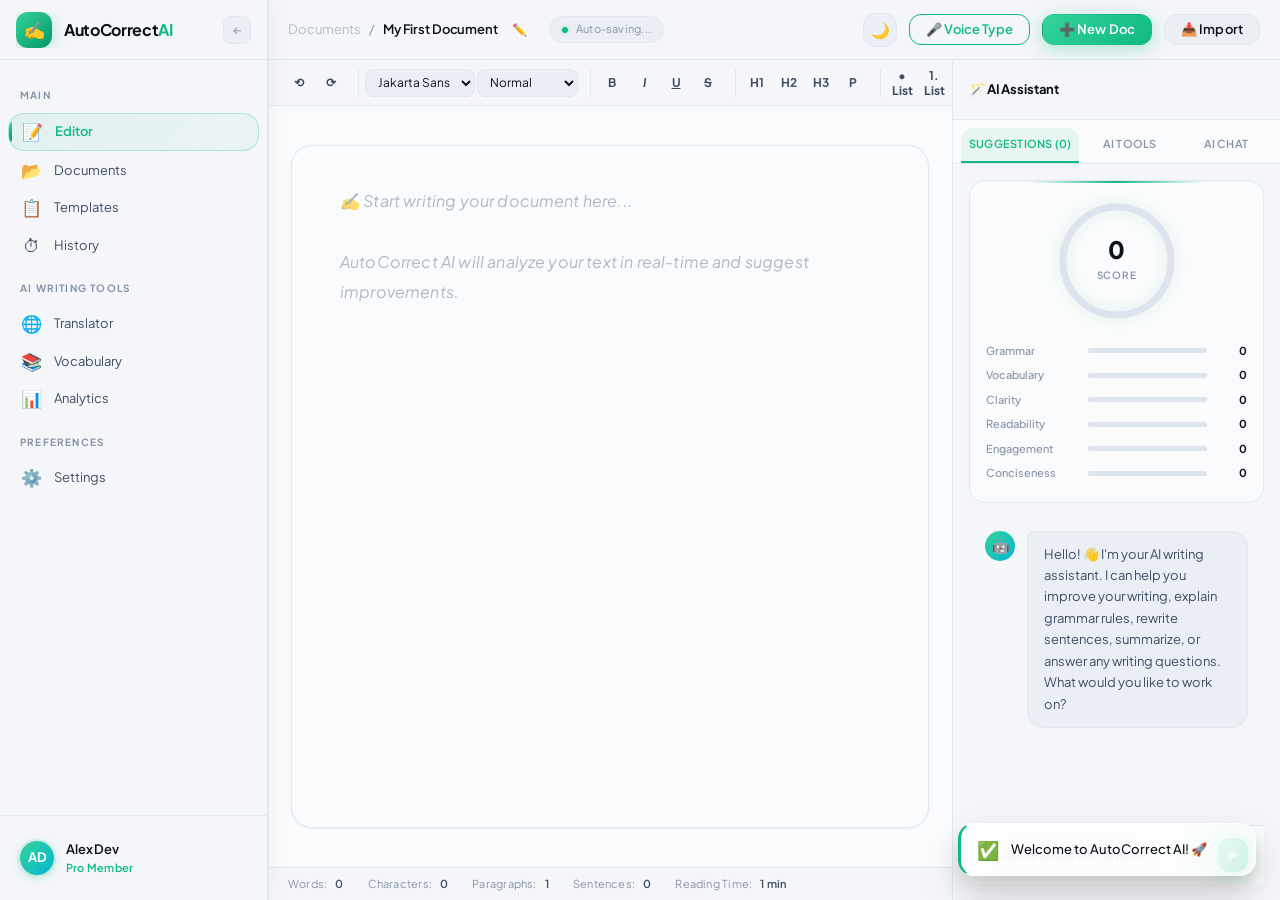
==== commit cbbb7689: "feat: initialize landing page and editor boilerplate with initial CSS components" ====
--- a/autocorrect-ai/editor.html
+++ b/autocorrect-ai/editor.html
@@ -12,6 +12,33 @@
   <link rel="stylesheet" href="css/editor.css">
 </head>
 <body>
+
+  <!-- Preloader -->
+  <div id="preloader">
+    <div class="preloader-content">
+      <div class="preloader-logo-wrapper">
+        <div class="preloader-logo-glow"></div>
+        <div class="preloader-logo-ring"></div>
+        <div class="preloader-logo-icon">✍</div>
+      </div>
+      <div class="preloader-brand">AutoCorrect<span>AI</span></div>
+      <div class="preloader-bar-container">
+        <div class="preloader-bar-fill"></div>
+      </div>
+      <div class="preloader-status">Loading Workspace...</div>
+    </div>
+  </div>
+  <script>
+    window.addEventListener('load', function() {
+      const p = document.getElementById('preloader');
+      if (p) {
+        setTimeout(function() {
+          p.classList.add('fade-out');
+          setTimeout(function() { p.remove(); }, 500);
+        }, 400);
+      }
+    });
+  </script>
 
   <!-- Toast Container -->
   <div id="toast-container"></div>
--- a/autocorrect-ai/css/components.css
+++ b/autocorrect-ai/css/components.css
@@ -788,3 +788,115 @@
   animation: shimmer 1.5s infinite;
   border-radius: var(--radius-md);
 }
+
+/* ============================================
+   Page Preloader Animation
+   ============================================ */
+
+#preloader {
+  position: fixed;
+  inset: 0;
+  z-index: 99999;
+  background: var(--surface-bg, #0B0F19);
+  display: flex;
+  flex-direction: column;
+  align-items: center;
+  justify-content: center;
+  transition: opacity 0.5s cubic-bezier(0.4, 0, 0.2, 1), visibility 0.5s cubic-bezier(0.4, 0, 0.2, 1);
+}
+
+#preloader.fade-out {
+  opacity: 0;
+  visibility: hidden;
+  pointer-events: none;
+}
+
+.preloader-content {
+  display: flex;
+  flex-direction: column;
+  align-items: center;
+  gap: 18px;
+  text-align: center;
+}
+
+.preloader-logo-wrapper {
+  position: relative;
+  width: 72px;
+  height: 72px;
+  display: flex;
+  align-items: center;
+  justify-content: center;
+}
+
+.preloader-logo-glow {
+  position: absolute;
+  inset: -12px;
+  border-radius: 50%;
+  background: radial-gradient(circle, rgba(22, 163, 74, 0.4) 0%, transparent 70%);
+  animation: pulseSlow 2s ease-in-out infinite;
+}
+
+.preloader-logo-ring {
+  position: absolute;
+  inset: 0;
+  border-radius: 22px;
+  border: 2px solid transparent;
+  border-top-color: var(--primary, #16A34A);
+  border-right-color: var(--accent-cyan, #06B6D4);
+  animation: spin 1.2s cubic-bezier(0.68, -0.55, 0.265, 1.55) infinite;
+}
+
+.preloader-logo-icon {
+  width: 52px;
+  height: 52px;
+  background: linear-gradient(135deg, var(--primary, #16A34A), var(--primary-dark, #15803D));
+  border-radius: 16px;
+  display: flex;
+  align-items: center;
+  justify-content: center;
+  font-size: 26px;
+  color: white;
+  box-shadow: 0 8px 24px rgba(22, 163, 74, 0.35);
+  animation: float 2.5s ease-in-out infinite;
+}
+
+.preloader-brand {
+  font-size: 20px;
+  font-weight: 700;
+  color: var(--text-primary, #F8FAFC);
+  letter-spacing: -0.02em;
+}
+
+.preloader-brand span {
+  color: var(--primary, #16A34A);
+}
+
+.preloader-bar-container {
+  width: 180px;
+  height: 4px;
+  background: var(--surface-3, #1E293B);
+  border-radius: 99px;
+  overflow: hidden;
+  position: relative;
+}
+
+.preloader-bar-fill {
+  height: 100%;
+  width: 0%;
+  background: linear-gradient(90deg, var(--primary-light, #4ADE80), var(--primary, #16A34A), var(--accent-cyan, #06B6D4));
+  border-radius: 99px;
+  animation: preloaderProgress 1.2s ease-out forwards;
+}
+
+@keyframes preloaderProgress {
+  0% { width: 0%; }
+  50% { width: 70%; }
+  100% { width: 100%; }
+}
+
+.preloader-status {
+  font-size: 12px;
+  color: var(--text-muted, #64748B);
+  font-weight: 500;
+  letter-spacing: 0.02em;
+}
--- a/autocorrect-ai/css/editor.css
+++ b/autocorrect-ai/css/editor.css
@@ -9,7 +9,7 @@
 .app-shell {
   display: flex;
   height: 100vh;
-  overflow: hidden;
+  overflow: hidden; /* sidebar stays fixed; main-content scrolls internally */
   background: var(--surface-bg);
 }
 
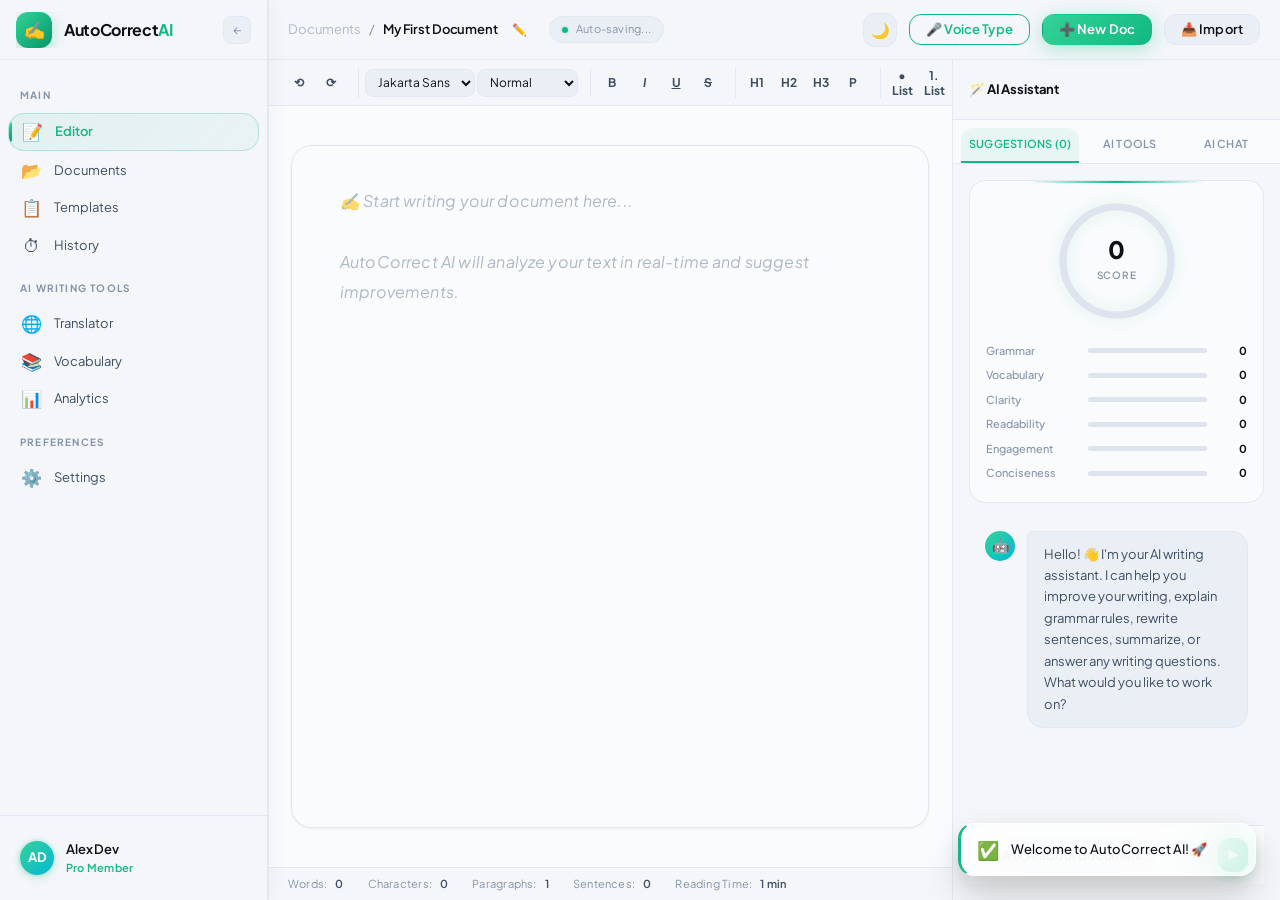
==== commit f3b3f4a5: "feat: add editor dashboard and index pages with UI structure for AI-powered document editing" ====
--- a/autocorrect-ai/editor.html
+++ b/autocorrect-ai/editor.html
@@ -13,32 +13,7 @@
 </head>
 <body>
 
-  <!-- Preloader -->
-  <div id="preloader">
-    <div class="preloader-content">
-      <div class="preloader-logo-wrapper">
-        <div class="preloader-logo-glow"></div>
-        <div class="preloader-logo-ring"></div>
-        <div class="preloader-logo-icon">✍</div>
-      </div>
-      <div class="preloader-brand">AutoCorrect<span>AI</span></div>
-      <div class="preloader-bar-container">
-        <div class="preloader-bar-fill"></div>
-      </div>
-      <div class="preloader-status">Loading Workspace...</div>
-    </div>
-  </div>
-  <script>
-    window.addEventListener('load', function() {
-      const p = document.getElementById('preloader');
-      if (p) {
-        setTimeout(function() {
-          p.classList.add('fade-out');
-          setTimeout(function() { p.remove(); }, 500);
-        }, 400);
-      }
-    });
-  </script>
+
 
   <!-- Toast Container -->
   <div id="toast-container"></div>
--- a/autocorrect-ai/css/components.css
+++ b/autocorrect-ai/css/components.css
@@ -789,114 +789,4 @@
   border-radius: var(--radius-md);
 }
 
-/* ============================================
-   Page Preloader Animation
-   ============================================ */
-
-#preloader {
-  position: fixed;
-  inset: 0;
-  z-index: 99999;
-  background: var(--surface-bg, #0B0F19);
-  display: flex;
-  flex-direction: column;
-  align-items: center;
-  justify-content: center;
-  transition: opacity 0.5s cubic-bezier(0.4, 0, 0.2, 1), visibility 0.5s cubic-bezier(0.4, 0, 0.2, 1);
-}
-
-#preloader.fade-out {
-  opacity: 0;
-  visibility: hidden;
-  pointer-events: none;
-}
-
-.preloader-content {
-  display: flex;
-  flex-direction: column;
-  align-items: center;
-  gap: 18px;
-  text-align: center;
-}
-
-.preloader-logo-wrapper {
-  position: relative;
-  width: 72px;
-  height: 72px;
-  display: flex;
-  align-items: center;
-  justify-content: center;
-}
-
-.preloader-logo-glow {
-  position: absolute;
-  inset: -12px;
-  border-radius: 50%;
-  background: radial-gradient(circle, rgba(22, 163, 74, 0.4) 0%, transparent 70%);
-  animation: pulseSlow 2s ease-in-out infinite;
-}
-
-.preloader-logo-ring {
-  position: absolute;
-  inset: 0;
-  border-radius: 22px;
-  border: 2px solid transparent;
-  border-top-color: var(--primary, #16A34A);
-  border-right-color: var(--accent-cyan, #06B6D4);
-  animation: spin 1.2s cubic-bezier(0.68, -0.55, 0.265, 1.55) infinite;
-}
-
-.preloader-logo-icon {
-  width: 52px;
-  height: 52px;
-  background: linear-gradient(135deg, var(--primary, #16A34A), var(--primary-dark, #15803D));
-  border-radius: 16px;
-  display: flex;
-  align-items: center;
-  justify-content: center;
-  font-size: 26px;
-  color: white;
-  box-shadow: 0 8px 24px rgba(22, 163, 74, 0.35);
-  animation: float 2.5s ease-in-out infinite;
-}
-
-.preloader-brand {
-  font-size: 20px;
-  font-weight: 700;
-  color: var(--text-primary, #F8FAFC);
-  letter-spacing: -0.02em;
-}
-
-.preloader-brand span {
-  color: var(--primary, #16A34A);
-}
-
-.preloader-bar-container {
-  width: 180px;
-  height: 4px;
-  background: var(--surface-3, #1E293B);
-  border-radius: 99px;
-  overflow: hidden;
-  position: relative;
-}
-
-.preloader-bar-fill {
-  height: 100%;
-  width: 0%;
-  background: linear-gradient(90deg, var(--primary-light, #4ADE80), var(--primary, #16A34A), var(--accent-cyan, #06B6D4));
-  border-radius: 99px;
-  animation: preloaderProgress 1.2s ease-out forwards;
-}
-
-@keyframes preloaderProgress {
-  0% { width: 0%; }
-  50% { width: 70%; }
-  100% { width: 100%; }
-}
-
-.preloader-status {
-  font-size: 12px;
-  color: var(--text-muted, #64748B);
-  font-weight: 500;
-  letter-spacing: 0.02em;
-}
+
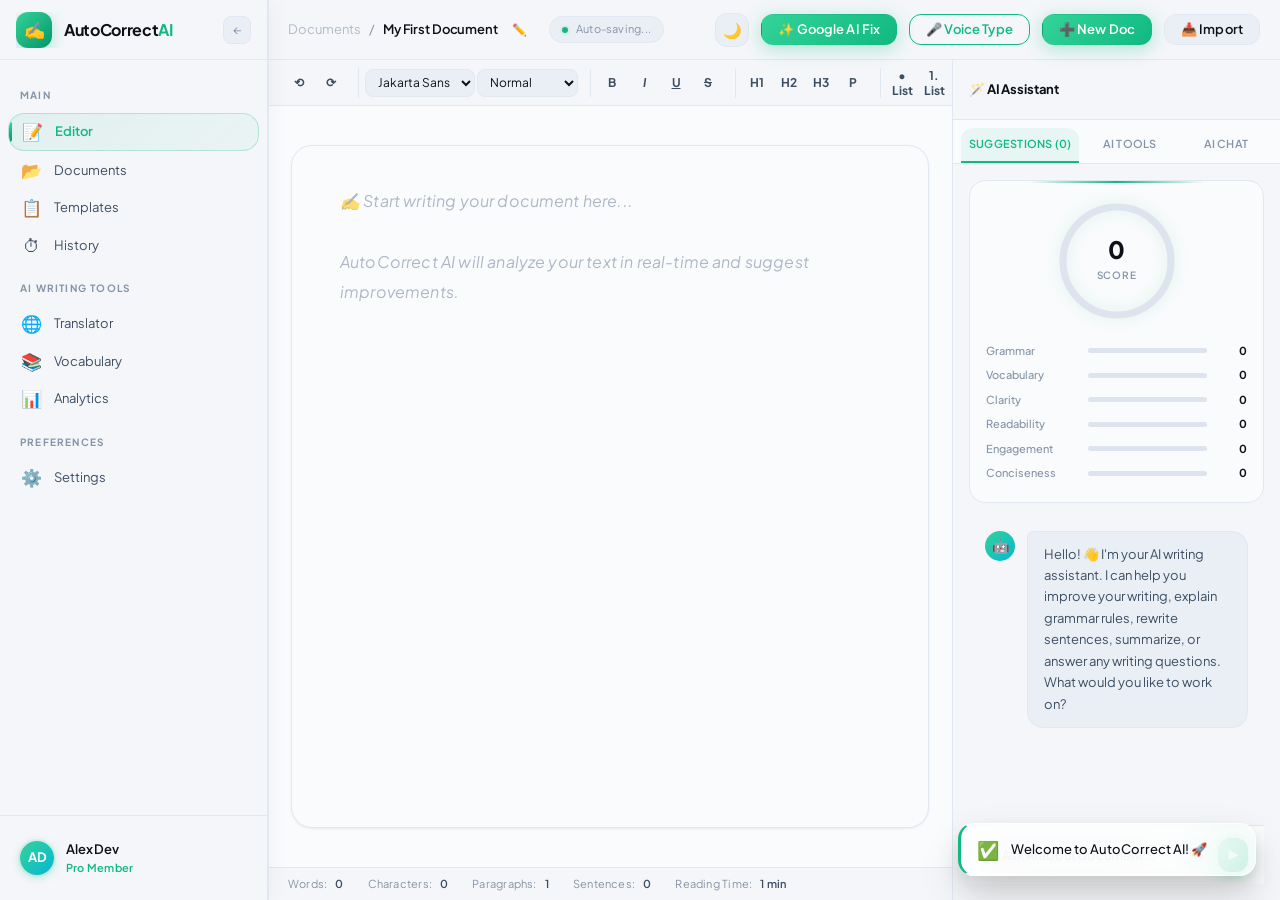
==== commit a7543197: "feat: implement document editor interface with Google AI integration and rich text toolbar" ====
--- a/autocorrect-ai/editor.html
+++ b/autocorrect-ai/editor.html
@@ -117,6 +117,11 @@
         <div class="topbar-right">
           <button class="theme-toggle" title="Toggle Theme">🌙</button>
           
+          <!-- Google AI AutoCorrect Trigger -->
+          <button class="btn btn-primary btn-sm" id="google-ai-btn" title="Auto-correct all errors with Google AI">
+            ✨ Google AI Fix
+          </button>
+
           <!-- Voice Typing Trigger -->
           <button class="btn btn-outline btn-sm" id="voice-btn" title="Start voice dictation">
             🎤 Voice Type
@@ -558,6 +563,17 @@
             
             <div class="settings-row">
               <div class="settings-row-info">
+                <div class="settings-row-label">🤖 Google Gemini API Key (Optional)</div>
+                <div class="settings-row-desc">Connect Google Gemini 1.5 Flash Cloud AI for live deep proofreading.</div>
+              </div>
+              <div style="display:flex;gap:8px;align-items:center">
+                <input type="password" id="setting-gemini-key" placeholder="AIzaSy..." class="toolbar-select" style="width:160px;padding:6px 10px">
+                <button class="btn btn-primary btn-sm" id="save-gemini-key-btn">Save Key</button>
+              </div>
+            </div>
+            
+            <div class="settings-row">
+              <div class="settings-row-info">
                 <div class="settings-row-label">Real-time Spell Checker</div>
                 <div class="settings-row-desc">Underline mistakes as you write.</div>
               </div>
@@ -636,6 +652,7 @@
   <script src="js/ai-assistant.js"></script>
   <script src="js/analytics.js"></script>
   <script src="js/tts.js"></script>
+  <script src="js/gemini.js"></script>
   <script src="js/editor.js"></script>
 </body>
 </html>
--- a/autocorrect-ai/css/editor.css
+++ b/autocorrect-ai/css/editor.css
@@ -387,14 +387,24 @@
   transform: rotate(20deg);
 }
 
-/* ============================================
-   Editor Workspace
-   ============================================ */
-
-.editor-workspace {
-  display: flex;
+/* View Panel Base — All panel views (Analytics, Settings, Documents, Templates, etc.) scroll smoothly */
+.view-panel {
   flex: 1;
-  overflow: hidden;
+  overflow-y: auto;
+  overflow-x: hidden;
+  height: calc(100vh - var(--header-height));
+  padding-bottom: var(--space-12);
+  scrollbar-width: thin;
+  scrollbar-color: var(--surface-3) transparent;
+}
+
+/* Editor Workspace — fixed layout where sub-elements handle scrolling */
+.view-panel.editor-workspace {
+  display: flex;
+  flex: 1;
+  overflow: hidden;
+  height: calc(100vh - var(--header-height));
+  padding-bottom: 0;
 }
 
 /* Editor Main */
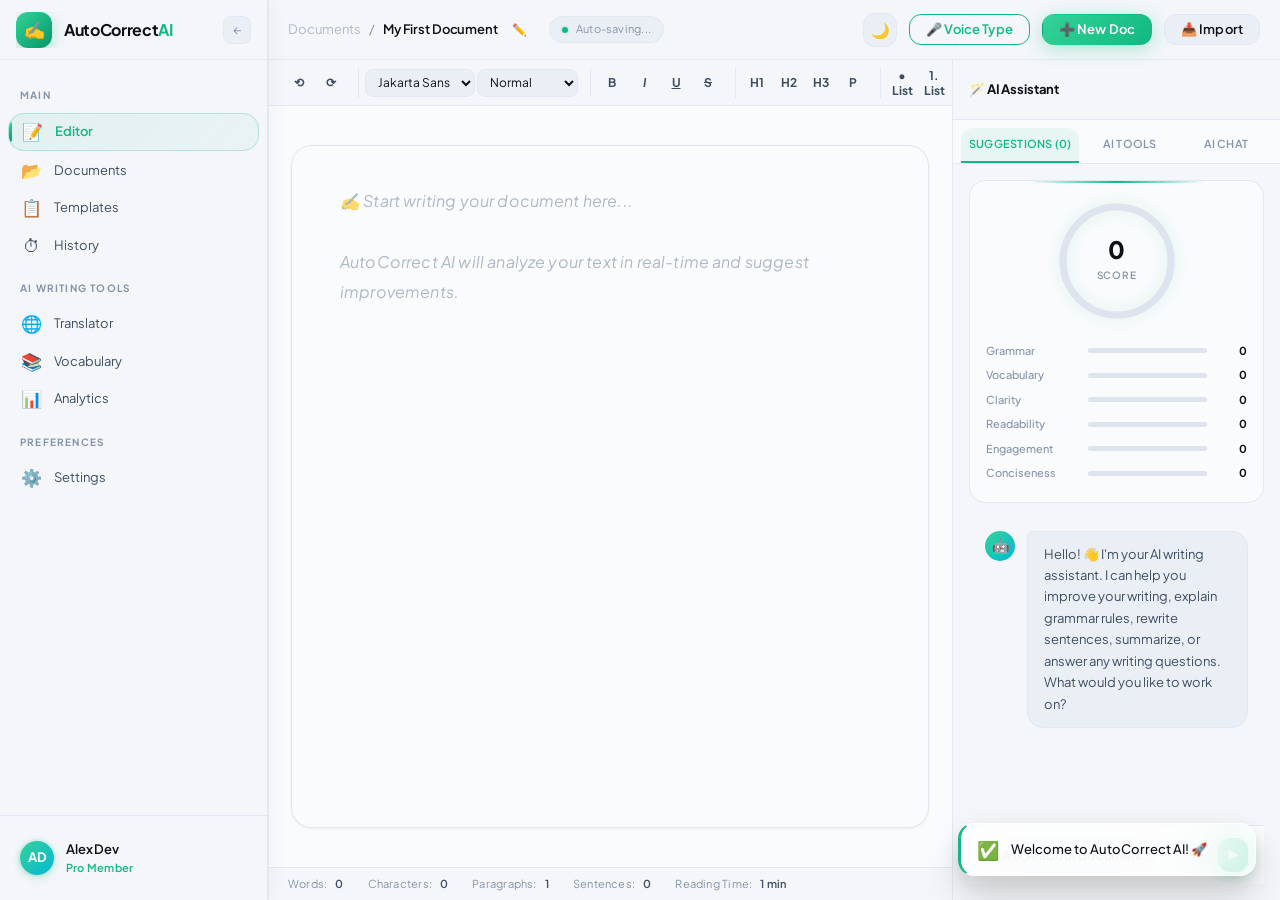
==== commit 0ee94576: "feat: implement document editor interface with Google AI integration and rich text toolbar" ====
--- a/autocorrect-ai/editor.html
+++ b/autocorrect-ai/editor.html
@@ -117,10 +117,7 @@
         <div class="topbar-right">
           <button class="theme-toggle" title="Toggle Theme">🌙</button>
           
-          <!-- Google AI AutoCorrect Trigger -->
-          <button class="btn btn-primary btn-sm" id="google-ai-btn" title="Auto-correct all errors with Google AI">
-            ✨ Google AI Fix
-          </button>
+
 
           <!-- Voice Typing Trigger -->
           <button class="btn btn-outline btn-sm" id="voice-btn" title="Start voice dictation">
@@ -561,17 +558,7 @@
           <div class="settings-section">
             <div class="settings-section-title">🔍 AI Correction Controls</div>
             
-            <div class="settings-row">
-              <div class="settings-row-info">
-                <div class="settings-row-label">🤖 Google Gemini API Key (Optional)</div>
-                <div class="settings-row-desc">Connect Google Gemini 1.5 Flash Cloud AI for live deep proofreading.</div>
-              </div>
-              <div style="display:flex;gap:8px;align-items:center">
-                <input type="password" id="setting-gemini-key" placeholder="AIzaSy..." class="toolbar-select" style="width:160px;padding:6px 10px">
-                <button class="btn btn-primary btn-sm" id="save-gemini-key-btn">Save Key</button>
-              </div>
-            </div>
-            
+
             <div class="settings-row">
               <div class="settings-row-info">
                 <div class="settings-row-label">Real-time Spell Checker</div>
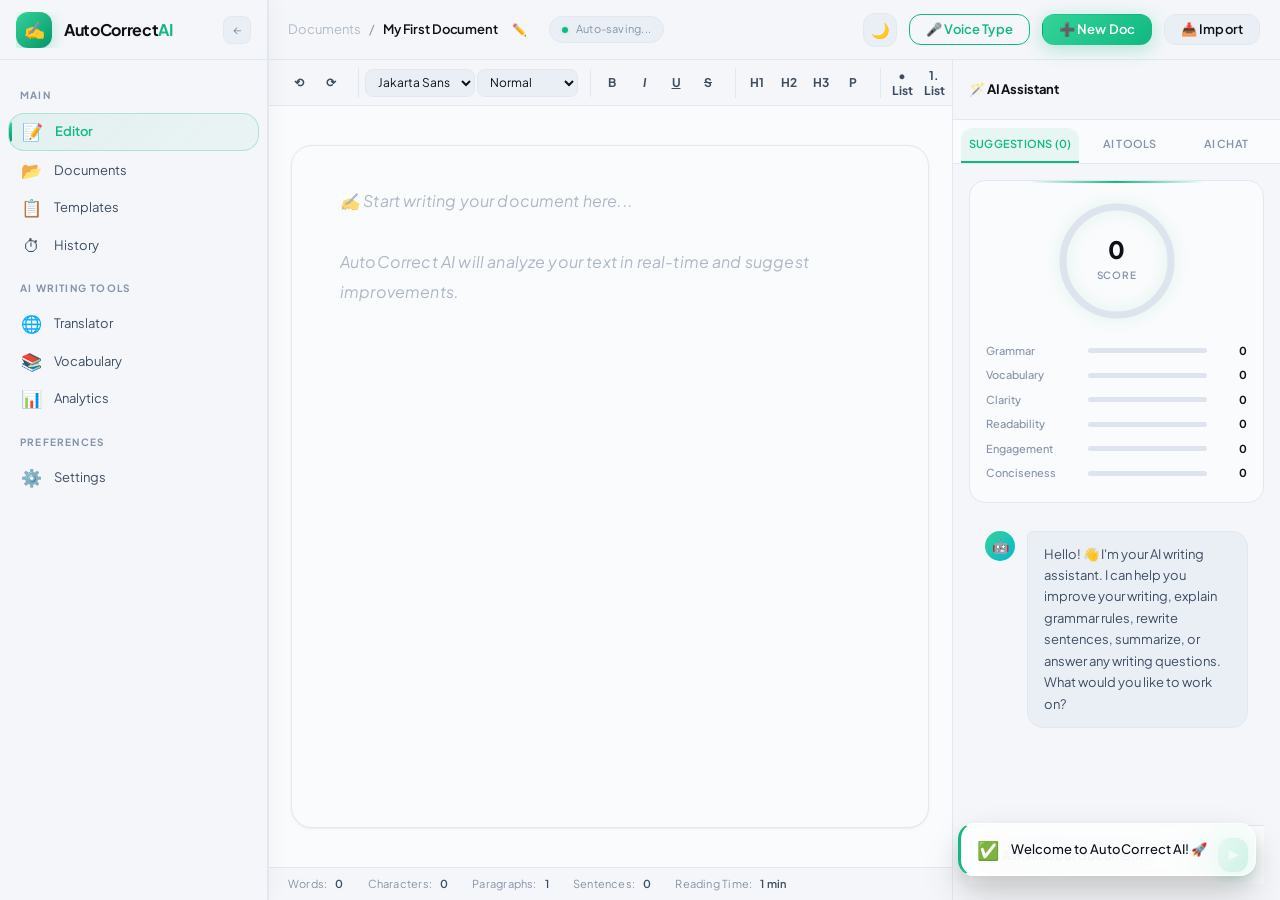
==== commit 68ed998a: "feat: initialize editor dashboard UI with rich text toolbar, AI assistant panel, and real-time writi" ====
--- a/autocorrect-ai/editor.html
+++ b/autocorrect-ai/editor.html
@@ -80,15 +80,7 @@
 
       </nav>
 
-      <div class="sidebar-footer">
-        <div class="user-profile">
-          <div class="user-avatar">AD</div>
-          <div class="user-info">
-            <div class="user-name">Alex Dev</div>
-            <div class="user-plan">Pro Member</div>
-          </div>
-        </div>
-      </div>
+
     </aside>
 
     <!-- ==========================================
@@ -558,6 +550,16 @@
           <div class="settings-section">
             <div class="settings-section-title">🔍 AI Correction Controls</div>
             
+            <div class="settings-row">
+              <div class="settings-row-info">
+                <div class="settings-row-label">🔑 Google Gemini API Key (Optional)</div>
+                <div class="settings-row-desc">Enter your Google Gemini API key from AI Studio to connect live cloud AI.</div>
+              </div>
+              <div style="display:flex;gap:8px;align-items:center">
+                <input type="password" id="setting-gemini-key" placeholder="AIzaSy..." class="toolbar-select" style="width:180px;padding:6px 10px">
+                <button class="btn btn-primary btn-sm" id="save-gemini-key-btn">Save Key</button>
+              </div>
+            </div>
 
             <div class="settings-row">
               <div class="settings-row-info">
